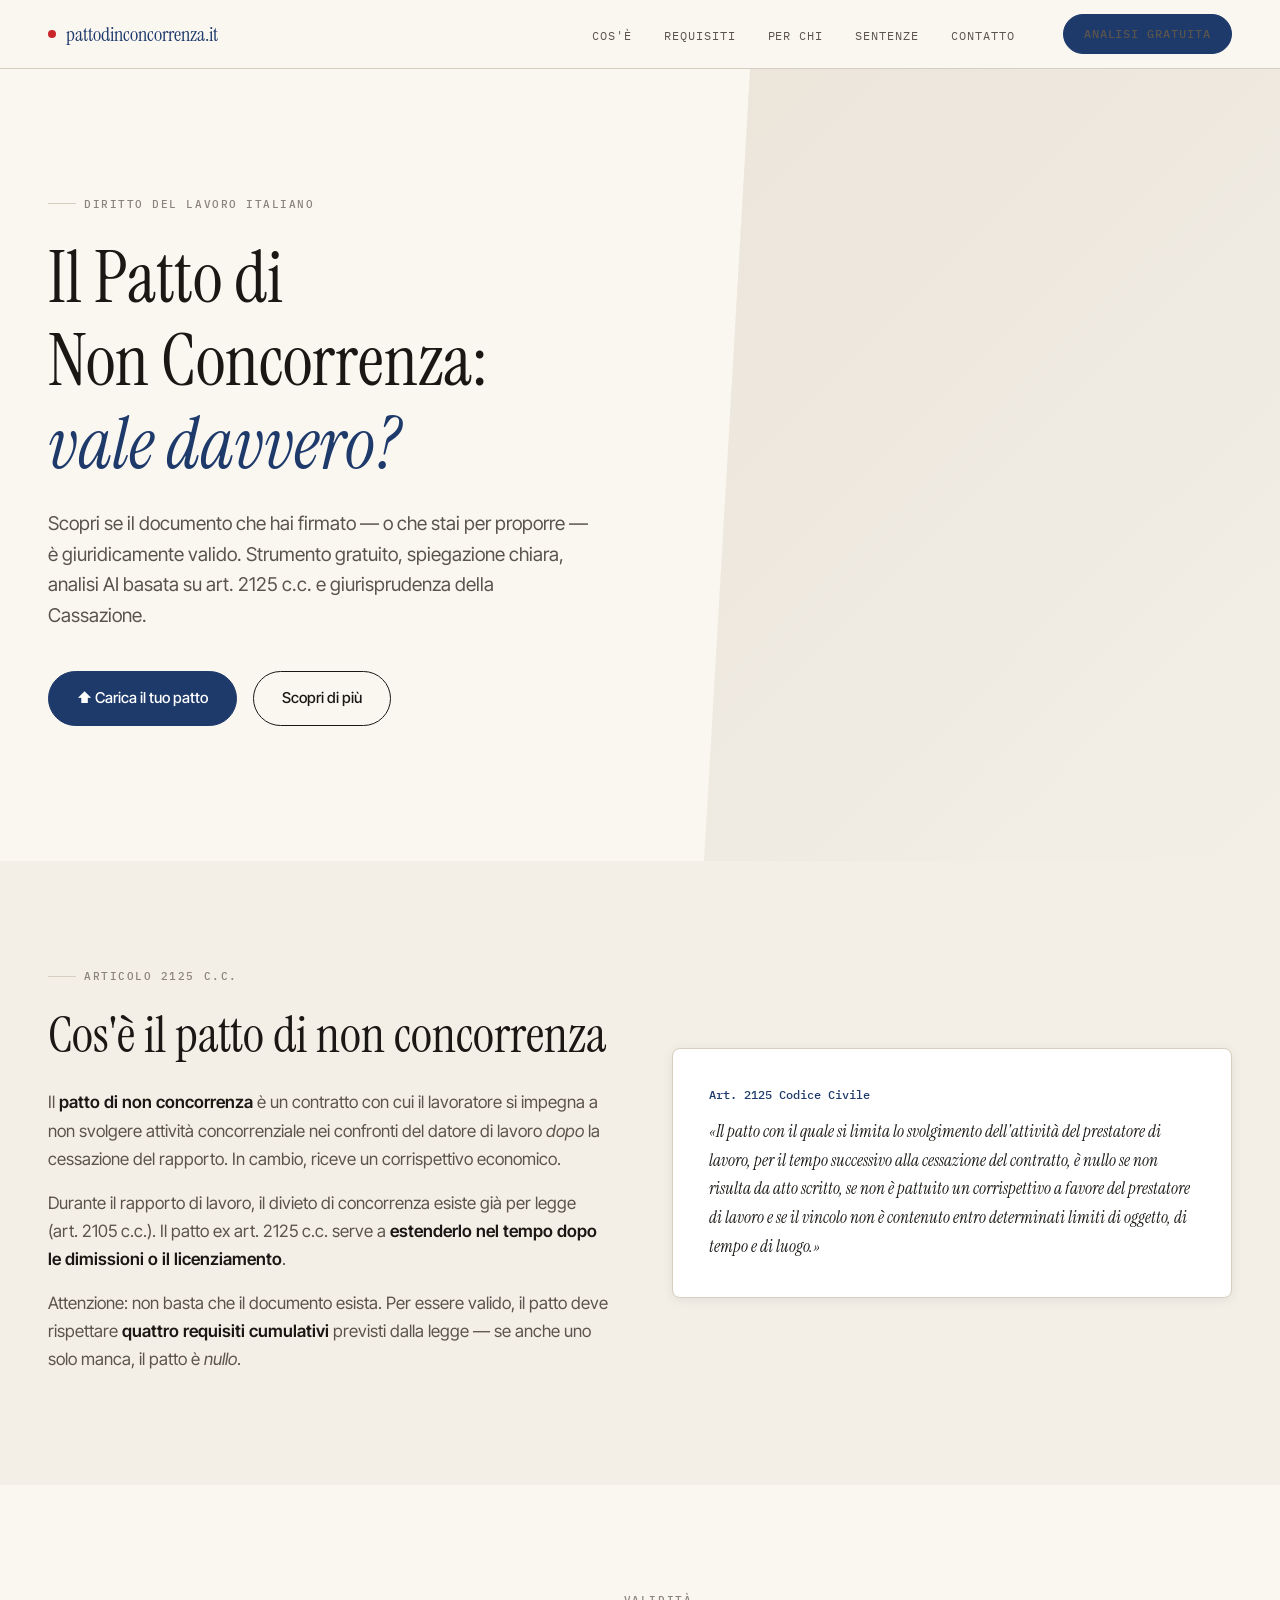
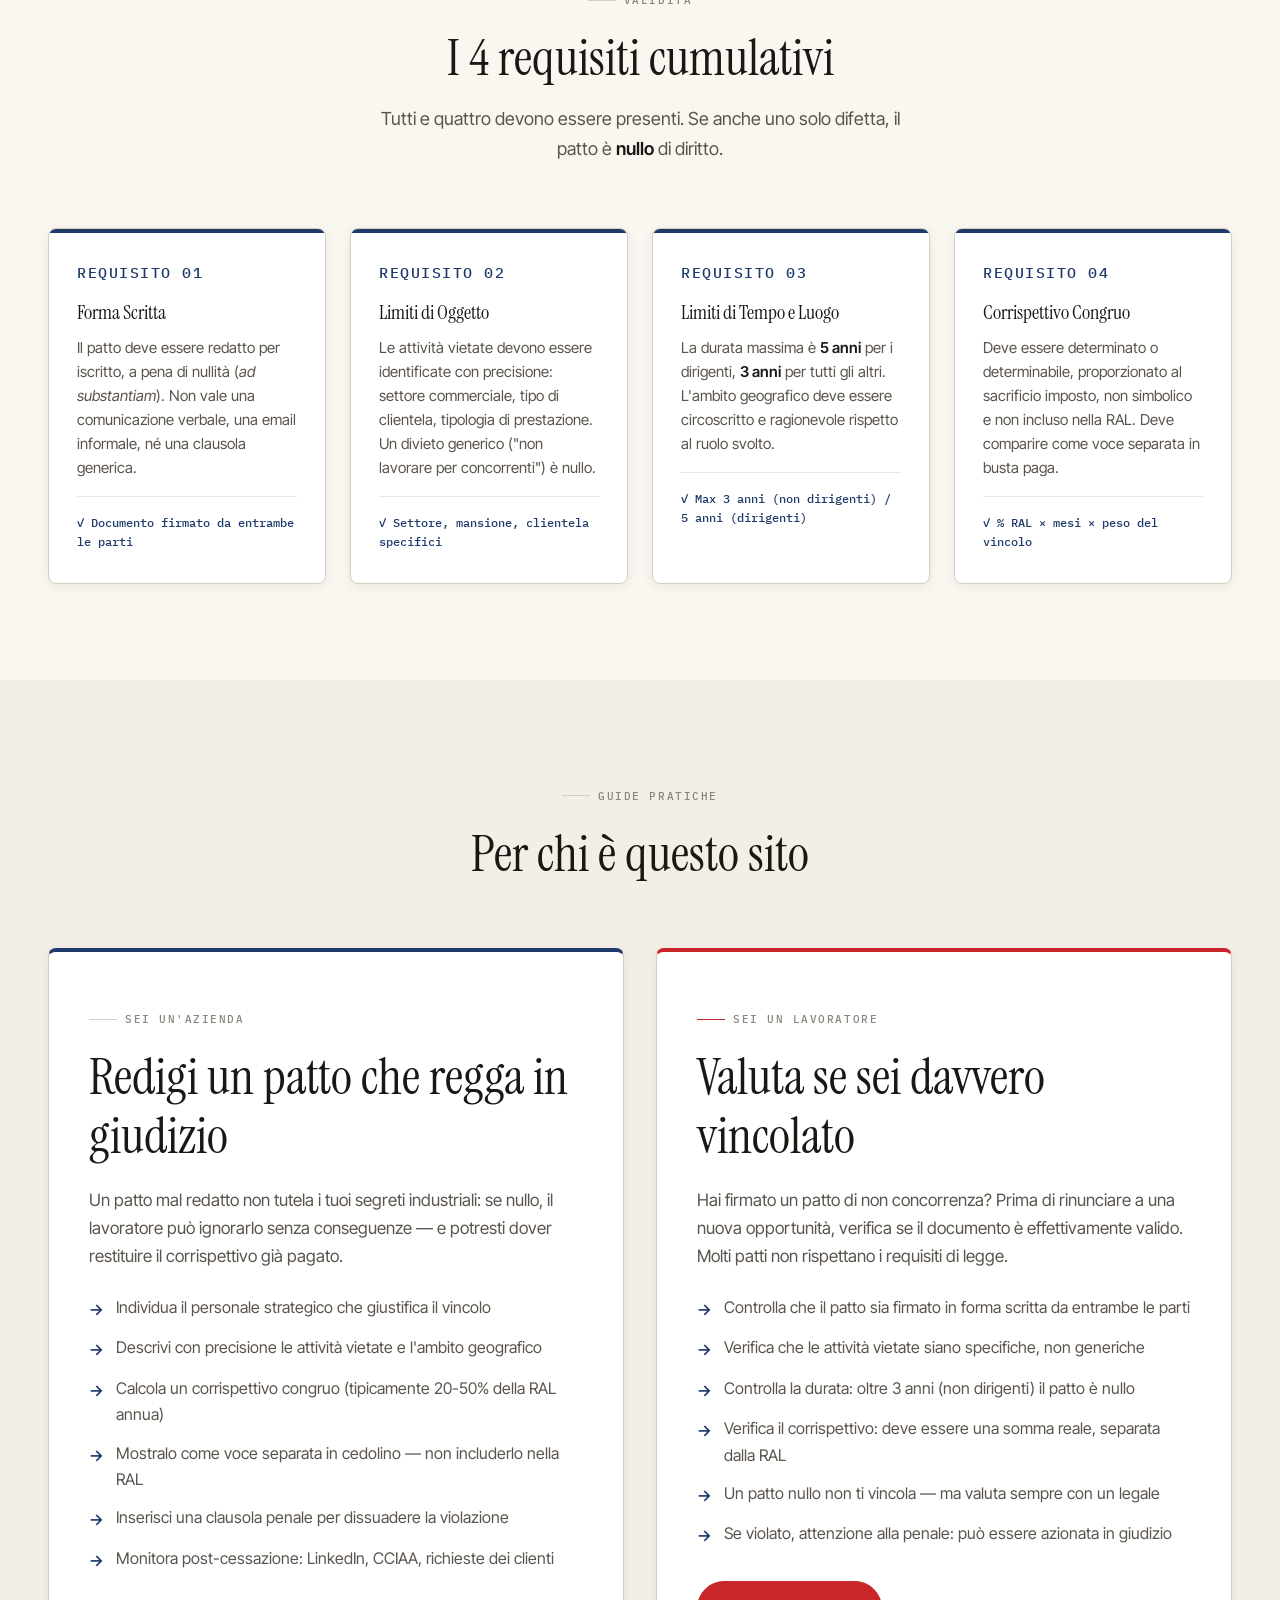
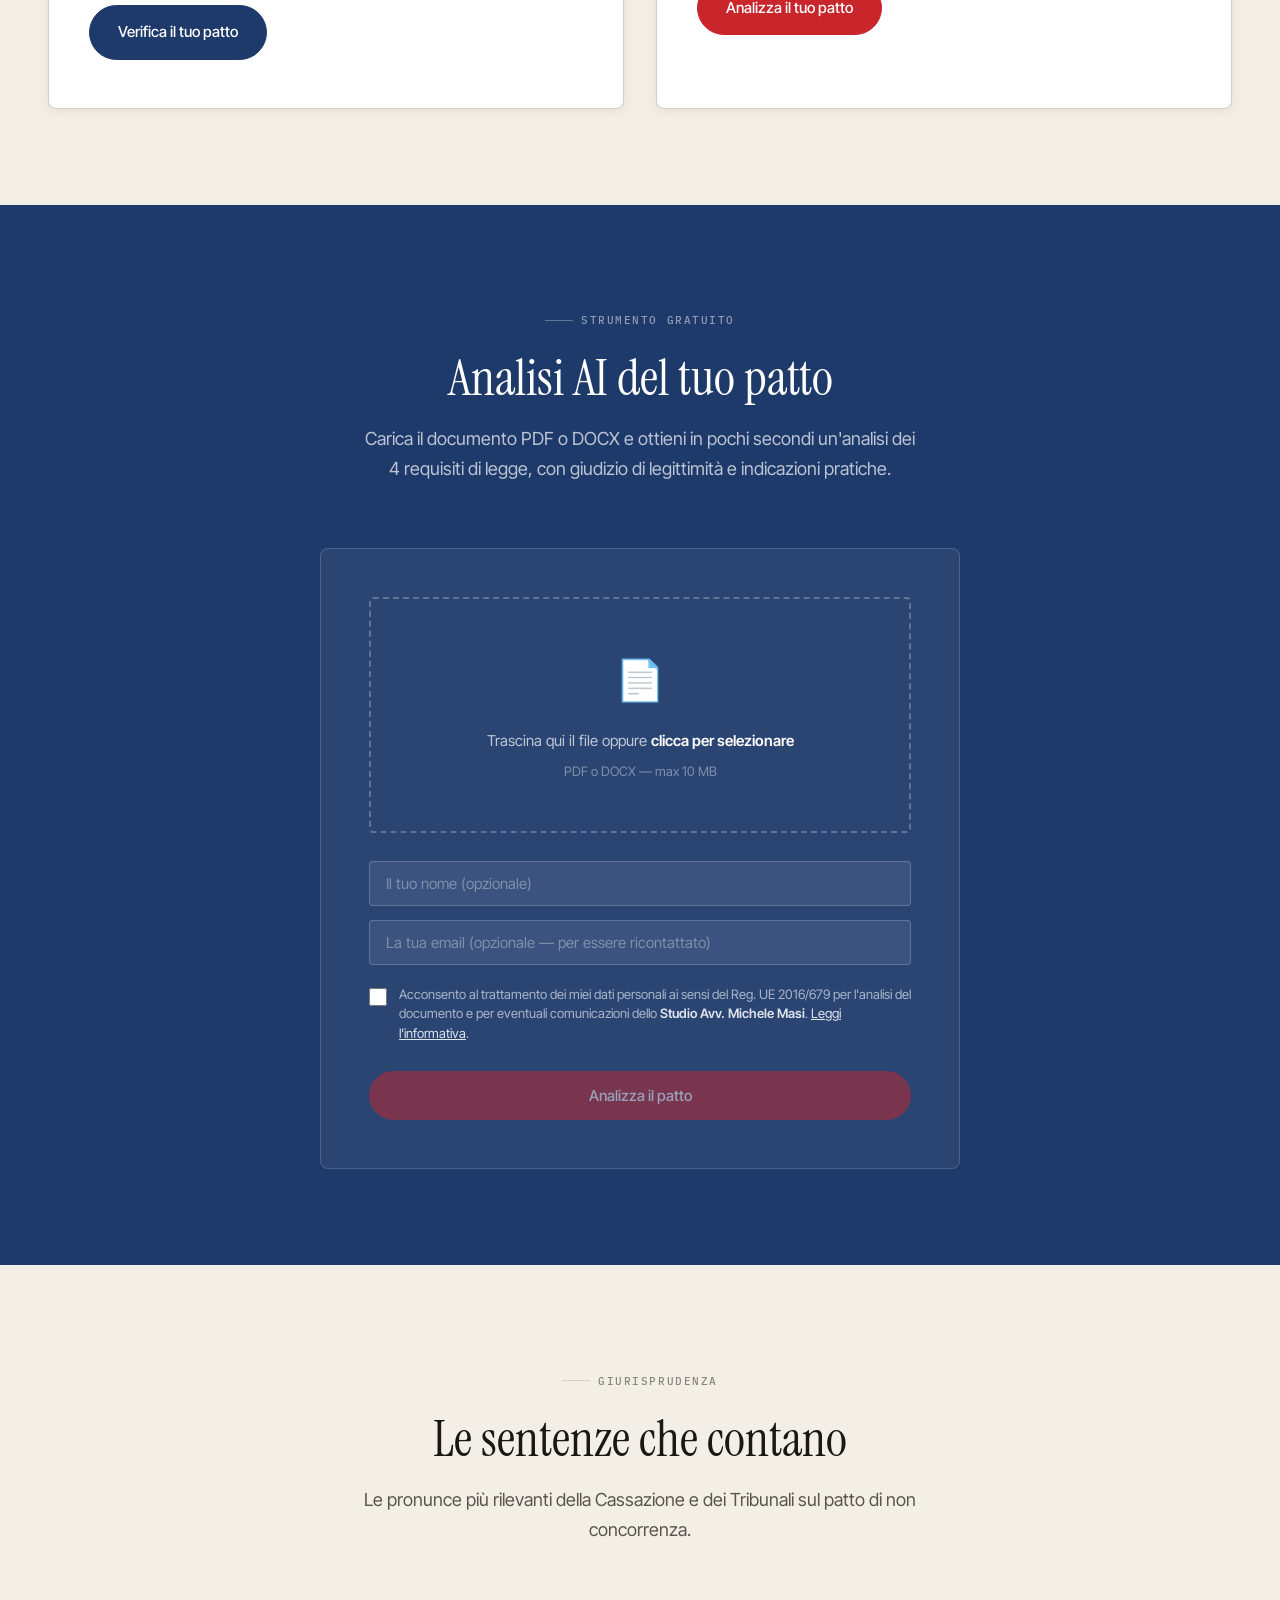
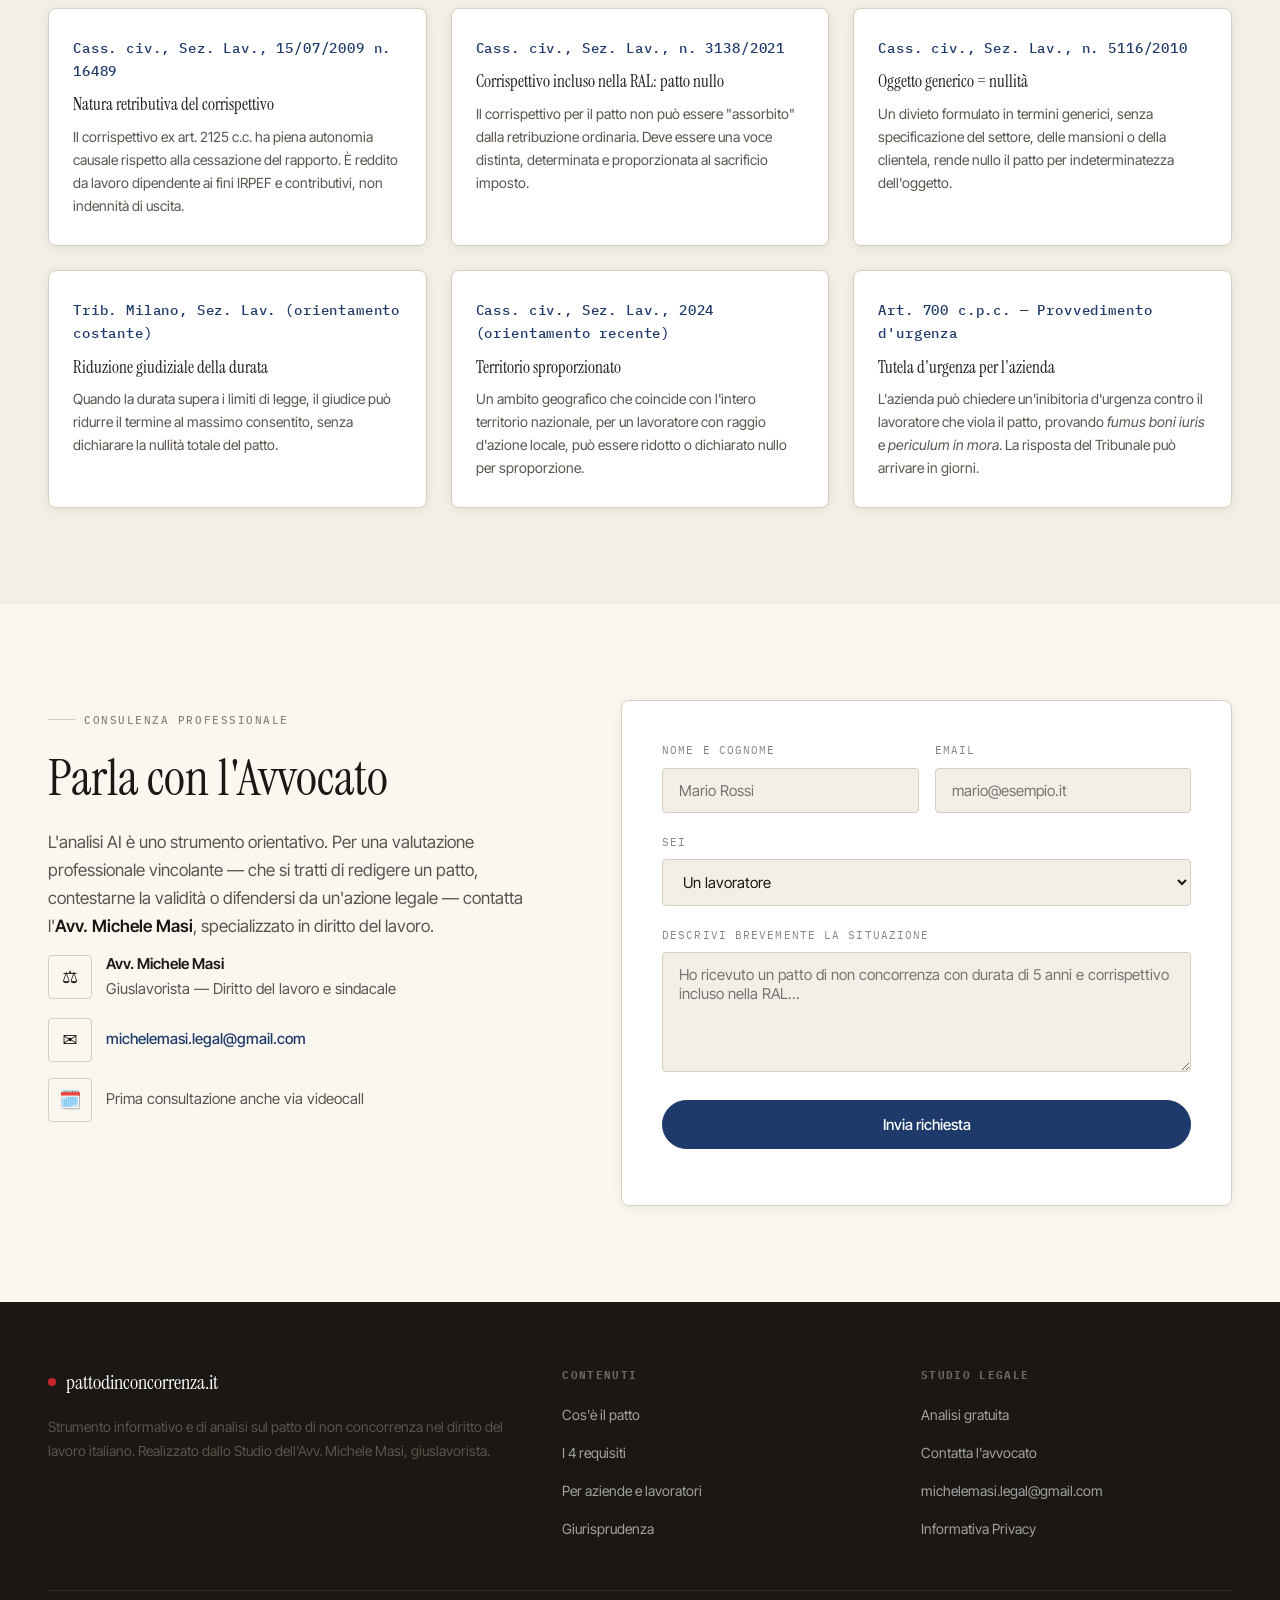
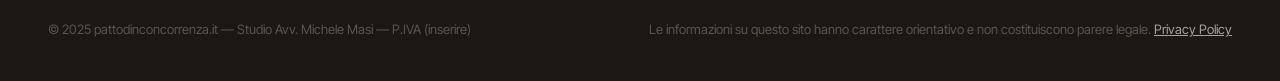
==== frontend/index.html @ d600e95c "Initial commit: sito pattodinconcorrenza.it completo FastAPI backend + Claude AI analyzer + Gmail no" ====
<!DOCTYPE html>
<html lang="it">
<head>
  <meta charset="UTF-8">
  <meta name="viewport" content="width=device-width, initial-scale=1.0">
  <title>Patto di Non Concorrenza — Analisi, Validità, Tutele</title>
  <meta name="description" content="Il patto di non concorrenza è valido? Scopri i requisiti di legge, carica il tuo documento e ottieni un'analisi AI gratuita. Per aziende e lavoratori. Studio Avv. Michele Masi.">
  <meta property="og:title" content="Patto di Non Concorrenza — pattodinconcorrenza.it">
  <meta property="og:description" content="Analisi gratuita della validità del tuo patto di non concorrenza. Art. 2125 c.c. spiegato chiaramente.">
  <link rel="stylesheet" href="style.css">
  <link rel="icon" href="data:image/svg+xml,<svg xmlns='http://www.w3.org/2000/svg' viewBox='0 0 32 32'><rect width='32' height='32' rx='6' fill='%231e3a6b'/><text x='50%' y='54%' dominant-baseline='middle' text-anchor='middle' font-size='18' fill='white'>⚖</text></svg>">
</head>
<body>

<!-- ── NAV ── -->
<nav id="nav">
  <div class="nav-inner">
    <a href="#" class="nav-logo">
      <span class="dot"></span>
      pattodinconcorrenza.it
    </a>
    <ul class="nav-links" id="nav-links">
      <li><a href="#cose">Cos'è</a></li>
      <li><a href="#requisiti">Requisiti</a></li>
      <li><a href="#aziende-lavoratori">Per chi</a></li>
      <li><a href="#giurisprudenza">Sentenze</a></li>
      <li><a href="#contatto">Contatto</a></li>
      <li class="nav-cta"><a href="#analisi" class="btn btn-primary btn-sm">Analisi Gratuita</a></li>
    </ul>
    <div class="hamburger" id="hamburger" aria-label="Menu" role="button" tabindex="0">
      <span></span><span></span><span></span>
    </div>
  </div>
</nav>

<!-- ── HERO ── -->
<section id="hero">
  <div class="hero-content">
    <span class="label">Diritto del lavoro italiano</span>
    <h1>Il Patto di Non&nbsp;Concorrenza:<br><em>vale davvero?</em></h1>
    <p>Scopri se il documento che hai firmato — o che stai per proporre — è giuridicamente valido. Strumento gratuito, spiegazione chiara, analisi AI basata su art.&nbsp;2125&nbsp;c.c. e giurisprudenza della Cassazione.</p>
    <div class="hero-ctas">
      <a href="#analisi" class="btn btn-primary">⬆ Carica il tuo patto</a>
      <a href="#cose" class="btn btn-secondary">Scopri di più</a>
    </div>
  </div>
</section>

<!-- ── COS'È ── -->
<section id="cose">
  <div class="container">
    <div class="cose-grid">
      <div class="cose-text">
        <span class="label">Articolo 2125 c.c.</span>
        <h2>Cos'è il patto di non concorrenza</h2>
        <p>Il <strong>patto di non concorrenza</strong> è un contratto con cui il lavoratore si impegna a non svolgere attività concorrenziale nei confronti del datore di lavoro <em>dopo</em> la cessazione del rapporto. In cambio, riceve un corrispettivo economico.</p>
        <p>Durante il rapporto di lavoro, il divieto di concorrenza esiste già per legge (art.&nbsp;2105&nbsp;c.c.). Il patto ex art.&nbsp;2125&nbsp;c.c. serve a <strong>estenderlo nel tempo dopo le dimissioni o il licenziamento</strong>.</p>
        <p>Attenzione: non basta che il documento esista. Per essere valido, il patto deve rispettare <strong>quattro requisiti cumulativi</strong> previsti dalla legge — se anche uno solo manca, il patto è <em>nullo</em>.</p>
      </div>
      <div class="cose-box">
        <p class="art">Art. 2125 Codice Civile</p>
        <blockquote>«Il patto con il quale si limita lo svolgimento dell'attività del prestatore di lavoro, per il tempo successivo alla cessazione del contratto, è nullo se non risulta da atto scritto, se non è pattuito un corrispettivo a favore del prestatore di lavoro e se il vincolo non è contenuto entro determinati limiti di oggetto, di tempo e di luogo.»</blockquote>
      </div>
    </div>
  </div>
</section>

<!-- ── REQUISITI ── -->
<section id="requisiti">
  <div class="container">
    <div class="section-header">
      <span class="label">Validità</span>
      <h2>I 4 requisiti cumulativi</h2>
      <p>Tutti e quattro devono essere presenti. Se anche uno solo difetta, il patto è <strong>nullo</strong> di diritto.</p>
    </div>
    <div class="req-grid">
      <div class="req-card">
        <p class="req-num">Requisito 01</p>
        <h3>Forma Scritta</h3>
        <p>Il patto deve essere redatto per iscritto, a pena di nullità (<em>ad substantiam</em>). Non vale una comunicazione verbale, una email informale, né una clausola generica.</p>
        <p class="req-detail">✓ Documento firmato da entrambe le parti</p>
      </div>
      <div class="req-card">
        <p class="req-num">Requisito 02</p>
        <h3>Limiti di Oggetto</h3>
        <p>Le attività vietate devono essere identificate con precisione: settore commerciale, tipo di clientela, tipologia di prestazione. Un divieto generico ("non lavorare per concorrenti") è nullo.</p>
        <p class="req-detail">✓ Settore, mansione, clientela specifici</p>
      </div>
      <div class="req-card">
        <p class="req-num">Requisito 03</p>
        <h3>Limiti di Tempo e Luogo</h3>
        <p>La durata massima è <strong>5 anni</strong> per i dirigenti, <strong>3 anni</strong> per tutti gli altri. L'ambito geografico deve essere circoscritto e ragionevole rispetto al ruolo svolto.</p>
        <p class="req-detail">✓ Max 3 anni (non dirigenti) / 5 anni (dirigenti)</p>
      </div>
      <div class="req-card">
        <p class="req-num">Requisito 04</p>
        <h3>Corrispettivo Congruo</h3>
        <p>Deve essere determinato o determinabile, proporzionato al sacrificio imposto, non simbolico e non incluso nella RAL. Deve comparire come voce separata in busta paga.</p>
        <p class="req-detail">✓ % RAL × mesi × peso del vincolo</p>
      </div>
    </div>
  </div>
</section>

<!-- ── PER AZIENDE / LAVORATORI ── -->
<section id="aziende-lavoratori">
  <div class="container">
    <div class="section-header">
      <span class="label">Guide pratiche</span>
      <h2>Per chi è questo sito</h2>
    </div>
    <div class="dual-grid">
      <div class="dual-card company">
        <span class="label">Sei un'azienda</span>
        <h2>Redigi un patto che regga in giudizio</h2>
        <p>Un patto mal redatto non tutela i tuoi segreti industriali: se nullo, il lavoratore può ignorarlo senza conseguenze — e potresti dover restituire il corrispettivo già pagato.</p>
        <ul>
          <li>Individua il personale strategico che giustifica il vincolo</li>
          <li>Descrivi con precisione le attività vietate e l'ambito geografico</li>
          <li>Calcola un corrispettivo congruo (tipicamente 20-50% della RAL annua)</li>
          <li>Mostralo come voce separata in cedolino — non includerlo nella RAL</li>
          <li>Inserisci una clausola penale per dissuadere la violazione</li>
          <li>Monitora post-cessazione: LinkedIn, CCIAA, richieste dei clienti</li>
        </ul>
        <a href="#analisi" class="btn btn-primary">Verifica il tuo patto</a>
      </div>
      <div class="dual-card worker">
        <span class="label">Sei un lavoratore</span>
        <h2>Valuta se sei davvero vincolato</h2>
        <p>Hai firmato un patto di non concorrenza? Prima di rinunciare a una nuova opportunità, verifica se il documento è effettivamente valido. Molti patti non rispettano i requisiti di legge.</p>
        <ul>
          <li>Controlla che il patto sia firmato in forma scritta da entrambe le parti</li>
          <li>Verifica che le attività vietate siano specifiche, non generiche</li>
          <li>Controlla la durata: oltre 3 anni (non dirigenti) il patto è nullo</li>
          <li>Verifica il corrispettivo: deve essere una somma reale, separata dalla RAL</li>
          <li>Un patto nullo non ti vincola — ma valuta sempre con un legale</li>
          <li>Se violato, attenzione alla penale: può essere azionata in giudizio</li>
        </ul>
        <a href="#analisi" class="btn btn-red">Analizza il tuo patto</a>
      </div>
    </div>
  </div>
</section>

<!-- ── ANALISI AI ── -->
<section id="analisi">
  <div class="container">
    <div class="section-header">
      <span class="label">Strumento gratuito</span>
      <h2>Analisi AI del tuo patto</h2>
      <p>Carica il documento PDF o DOCX e ottieni in pochi secondi un'analisi dei 4 requisiti di legge, con giudizio di legittimità e indicazioni pratiche.</p>
    </div>

    <div class="upload-box">
      <div class="upload-drop-area" id="drop-area">
        <span class="icon">📄</span>
        <p>Trascina qui il file oppure <strong style="color:#fff;cursor:pointer" id="drop-click">clicca per selezionare</strong></p>
        <p class="sub">PDF o DOCX — max 10 MB</p>
      </div>
      <input type="file" class="upload-file-input" id="file-input" accept=".pdf,.docx,.doc">

      <div class="upload-selected" id="file-selected">
        <span>📎</span>
        <span id="file-name-display"></span>
      </div>

      <div class="upload-fields">
        <input type="text" id="user-name" placeholder="Il tuo nome (opzionale)">
        <input type="email" id="user-email" placeholder="La tua email (opzionale — per essere ricontattato)">
      </div>

      <div class="gdpr-row">
        <input type="checkbox" id="gdpr-cb">
        <label for="gdpr-cb">
          Acconsento al trattamento dei miei dati personali ai sensi del Reg. UE 2016/679 per l'analisi del documento e per eventuali comunicazioni dello <strong style="color:rgba(255,255,255,.85)">Studio Avv. Michele Masi</strong>. <a href="#" id="privacy-link">Leggi l'informativa</a>.
        </label>
      </div>

      <button class="btn btn-red" id="upload-btn" disabled>
        Analizza il patto
      </button>
      <p id="upload-error" style="color:#ef9a9a;font-size:13px;margin-top:12px;text-align:center;display:none"></p>
    </div>

    <div id="result-box">
      <!-- Populated by main.js -->
    </div>
  </div>
</section>

<!-- ── GIURISPRUDENZA ── -->
<section id="giurisprudenza">
  <div class="container">
    <div class="section-header">
      <span class="label">Giurisprudenza</span>
      <h2>Le sentenze che contano</h2>
      <p>Le pronunce più rilevanti della Cassazione e dei Tribunali sul patto di non concorrenza.</p>
    </div>
    <div class="sent-grid">
      <div class="sent-card">
        <p class="sent-ref">Cass. civ., Sez. Lav., 15/07/2009 n. 16489</p>
        <h3>Natura retributiva del corrispettivo</h3>
        <p>Il corrispettivo ex art. 2125 c.c. ha piena autonomia causale rispetto alla cessazione del rapporto. È reddito da lavoro dipendente ai fini IRPEF e contributivi, non indennità di uscita.</p>
      </div>
      <div class="sent-card">
        <p class="sent-ref">Cass. civ., Sez. Lav., n. 3138/2021</p>
        <h3>Corrispettivo incluso nella RAL: patto nullo</h3>
        <p>Il corrispettivo per il patto non può essere "assorbito" dalla retribuzione ordinaria. Deve essere una voce distinta, determinata e proporzionata al sacrificio imposto.</p>
      </div>
      <div class="sent-card">
        <p class="sent-ref">Cass. civ., Sez. Lav., n. 5116/2010</p>
        <h3>Oggetto generico = nullità</h3>
        <p>Un divieto formulato in termini generici, senza specificazione del settore, delle mansioni o della clientela, rende nullo il patto per indeterminatezza dell'oggetto.</p>
      </div>
      <div class="sent-card">
        <p class="sent-ref">Trib. Milano, Sez. Lav. (orientamento costante)</p>
        <h3>Riduzione giudiziale della durata</h3>
        <p>Quando la durata supera i limiti di legge, il giudice può ridurre il termine al massimo consentito, senza dichiarare la nullità totale del patto.</p>
      </div>
      <div class="sent-card">
        <p class="sent-ref">Cass. civ., Sez. Lav., 2024 (orientamento recente)</p>
        <h3>Territorio sproporzionato</h3>
        <p>Un ambito geografico che coincide con l'intero territorio nazionale, per un lavoratore con raggio d'azione locale, può essere ridotto o dichiarato nullo per sproporzione.</p>
      </div>
      <div class="sent-card">
        <p class="sent-ref">Art. 700 c.p.c. — Provvedimento d'urgenza</p>
        <h3>Tutela d'urgenza per l'azienda</h3>
        <p>L'azienda può chiedere un'inibitoria d'urgenza contro il lavoratore che viola il patto, provando <em>fumus boni iuris</em> e <em>periculum in mora</em>. La risposta del Tribunale può arrivare in giorni.</p>
      </div>
    </div>
  </div>
</section>

<!-- ── CONTATTO ── -->
<section id="contatto">
  <div class="container">
    <div class="contact-grid">
      <div class="contact-info">
        <span class="label">Consulenza professionale</span>
        <h2>Parla con l'Avvocato</h2>
        <p>L'analisi AI è uno strumento orientativo. Per una valutazione professionale vincolante — che si tratti di redigere un patto, contestarne la validità o difendersi da un'azione legale — contatta l'<strong>Avv. Michele Masi</strong>, specializzato in diritto del lavoro.</p>
        <div class="contact-detail">
          <div class="icon-box">⚖️</div>
          <p><strong>Avv. Michele Masi</strong><br>Giuslavorista — Diritto del lavoro e sindacale</p>
        </div>
        <div class="contact-detail">
          <div class="icon-box">✉️</div>
          <p><a href="mailto:michelemasi.legal@gmail.com" style="color:var(--navy);font-weight:500">michelemasi.legal@gmail.com</a></p>
        </div>
        <div class="contact-detail">
          <div class="icon-box">🗓️</div>
          <p>Prima consultazione anche via videocall</p>
        </div>
      </div>
      <div class="contact-form">
        <form id="contact-form">
          <div class="form-row">
            <div class="form-group">
              <label for="c-name">Nome e Cognome</label>
              <input type="text" id="c-name" name="name" required placeholder="Mario Rossi">
            </div>
            <div class="form-group">
              <label for="c-email">Email</label>
              <input type="email" id="c-email" name="email" required placeholder="mario@esempio.it">
            </div>
          </div>
          <div class="form-group">
            <label for="c-tipo">Sei</label>
            <select id="c-tipo" name="tipo">
              <option value="lavoratore">Un lavoratore</option>
              <option value="azienda">Un'azienda / HR</option>
              <option value="consulente">Un consulente / altro studio</option>
            </select>
          </div>
          <div class="form-group">
            <label for="c-messaggio">Descrivi brevemente la situazione</label>
            <textarea id="c-messaggio" name="messaggio" required placeholder="Ho ricevuto un patto di non concorrenza con durata di 5 anni e corrispettivo incluso nella RAL..."></textarea>
          </div>
          <button type="submit" class="btn btn-primary" id="contact-btn" style="width:100%;justify-content:center">
            Invia richiesta
          </button>
          <p id="contact-result"></p>
        </form>
      </div>
    </div>
  </div>
</section>

<!-- ── FOOTER ── -->
<footer>
  <div class="footer-inner">
    <div class="footer-top">
      <div class="footer-brand">
        <div class="nav-logo"><span class="dot"></span>pattodinconcorrenza.it</div>
        <p>Strumento informativo e di analisi sul patto di non concorrenza nel diritto del lavoro italiano. Realizzato dallo Studio dell'Avv. Michele Masi, giuslavorista.</p>
      </div>
      <div class="footer-col">
        <h4>Contenuti</h4>
        <ul>
          <li><a href="#cose">Cos'è il patto</a></li>
          <li><a href="#requisiti">I 4 requisiti</a></li>
          <li><a href="#aziende-lavoratori">Per aziende e lavoratori</a></li>
          <li><a href="#giurisprudenza">Giurisprudenza</a></li>
        </ul>
      </div>
      <div class="footer-col">
        <h4>Studio Legale</h4>
        <ul>
          <li><a href="#analisi">Analisi gratuita</a></li>
          <li><a href="#contatto">Contatta l'avvocato</a></li>
          <li><a href="mailto:michelemasi.legal@gmail.com">michelemasi.legal@gmail.com</a></li>
          <li><a href="#" id="footer-privacy-link">Informativa Privacy</a></li>
        </ul>
      </div>
    </div>
    <div class="footer-bottom">
      <p>© 2025 pattodinconcorrenza.it — Studio Avv. Michele Masi — P.IVA (inserire)</p>
      <p>Le informazioni su questo sito hanno carattere orientativo e non costituiscono parere legale. <a href="#" id="footer-privacy-link2">Privacy Policy</a></p>
    </div>
  </div>
</footer>

<!-- ── PRIVACY MODAL ── -->
<div class="modal-overlay" id="privacy-modal">
  <div class="modal-box">
    <button class="modal-close" id="modal-close">×</button>
    <h2>Informativa Privacy</h2>
    <p><strong>Titolare del trattamento:</strong> Avv. Michele Masi — michelemasi.legal@gmail.com</p>
    <p><strong>Finalità del trattamento:</strong> I dati personali (nome, email) e il documento caricato vengono trattati esclusivamente per erogare il servizio di analisi AI e per consentire al Titolare di contattare l'utente ai fini di consulenza professionale.</p>
    <p><strong>Base giuridica:</strong> Consenso dell'interessato (art. 6.1.a GDPR), espresso mediante apposita checkbox prima dell'upload.</p>
    <p><strong>Conservazione dei dati:</strong> I dati e i documenti caricati sono conservati su server sicuri per un massimo di 12 mesi. L'utente può richiederne la cancellazione in qualsiasi momento.</p>
    <p><strong>Diritti dell'interessato:</strong> Accesso, rettifica, cancellazione, portabilità, opposizione. Richieste a: michelemasi.legal@gmail.com</p>
    <p><strong>Trasferimento dati:</strong> L'analisi del documento avviene tramite le API di Anthropic (Claude AI), con sede negli Stati Uniti. Il trasferimento avviene nel rispetto delle garanzie previste dal GDPR (art. 46).</p>
    <button class="btn btn-primary" id="modal-ok" style="margin-top:16px">Ho capito</button>
  </div>
</div>

<script src="main.js"></script>
</body>
</html>
---- frontend/style.css ----
@import url('https://fonts.googleapis.com/css2?family=Instrument+Serif:ital@0;1&family=Inter+Tight:wght@300;400;500;600&family=IBM+Plex+Mono:wght@400;500&display=swap');

*, *::before, *::after { box-sizing: border-box; margin: 0; padding: 0; }

:root {
  --bg:       #f3efe7;
  --bg-paper: #faf7f1;
  --text:     #1a1714;
  --text-mid: #5a544c;
  --text-light:#8a847c;
  --navy:     #1e3a6b;
  --navy-dark:#162c52;
  --red:      #c8262b;
  --red-dark: #9d1d22;
  --border:   #d6cfc1;
  --border-light: #ebe5da;
  --white:    #ffffff;

  --font-serif: 'Instrument Serif', Georgia, serif;
  --font-body:  'Inter Tight', system-ui, sans-serif;
  --font-mono:  'IBM Plex Mono', 'Courier New', monospace;

  --radius-sm: 4px;
  --radius-md: 8px;
  --radius-pill: 999px;

  --shadow-card: 0 2px 12px rgba(26,23,20,.07);
  --shadow-hover: 0 6px 24px rgba(26,23,20,.12);

  --max-w: 1280px;
  --pad-x: 48px;
}

html { scroll-behavior: smooth; }
body { background: var(--bg); color: var(--text); font-family: var(--font-body); font-size: 17px; line-height: 1.65; -webkit-font-smoothing: antialiased; }

/* ── TYPOGRAPHY ── */
h1, h2, h3 { font-family: var(--font-serif); font-weight: 400; line-height: 1.15; }
h1 { font-size: clamp(40px, 6vw, 72px); }
h2 { font-size: clamp(32px, 4vw, 52px); }
h3 { font-size: clamp(22px, 2.4vw, 30px); }
p { color: var(--text-mid); }
strong { color: var(--text); font-weight: 600; }
a { color: inherit; text-decoration: none; }

.label {
  font-family: var(--font-mono);
  font-size: 11px;
  font-weight: 500;
  letter-spacing: .14em;
  text-transform: uppercase;
  color: var(--text-light);
  display: inline-flex;
  align-items: center;
  gap: 8px;
}
.label::before { content: ''; display: block; width: 28px; height: 1px; background: var(--border); }

/* ── LAYOUT ── */
.container { max-width: var(--max-w); margin: 0 auto; padding: 0 var(--pad-x); }

/* ── BUTTONS ── */
.btn {
  display: inline-flex; align-items: center; gap: 8px;
  font-family: var(--font-body); font-size: 15px; font-weight: 500;
  padding: 14px 28px; border-radius: var(--radius-pill);
  border: 1.5px solid transparent;
  cursor: pointer; transition: all .2s ease;
  text-decoration: none; white-space: nowrap;
}
.btn-primary {
  background: var(--navy); color: var(--white);
  border-color: var(--navy);
}
.btn-primary:hover { background: var(--navy-dark); border-color: var(--navy-dark); transform: translateY(-1px); }
.btn-secondary {
  background: transparent; color: var(--text);
  border-color: var(--text);
}
.btn-secondary:hover { background: var(--text); color: var(--white); transform: translateY(-1px); }
.btn-red { background: var(--red); color: var(--white); border-color: var(--red); }
.btn-red:hover { background: var(--red-dark); border-color: var(--red-dark); transform: translateY(-1px); }
.btn:disabled { opacity: .5; cursor: not-allowed; transform: none !important; }
.btn-sm { padding: 9px 20px; font-size: 13px; }

/* ── NAV ── */
#nav {
  position: sticky; top: 0; z-index: 100;
  background: var(--bg-paper);
  border-bottom: 1px solid var(--border);
  backdrop-filter: blur(8px);
}
.nav-inner {
  display: flex; align-items: center; justify-content: space-between;
  padding: 0 var(--pad-x); height: 68px;
}
.nav-logo {
  font-family: var(--font-serif); font-size: 20px; color: var(--navy);
  display: flex; align-items: center; gap: 10px;
}
.nav-logo .dot { width: 8px; height: 8px; border-radius: 50%; background: var(--red); flex-shrink: 0; }
.nav-links {
  display: flex; align-items: center; gap: 32px;
  list-style: none;
}
.nav-links a {
  font-family: var(--font-mono); font-size: 12px; letter-spacing: .08em;
  text-transform: uppercase; color: var(--text-mid);
  transition: color .2s;
}
.nav-links a:hover { color: var(--navy); }
.nav-cta { margin-left: 16px; }
.hamburger { display: none; flex-direction: column; gap: 5px; cursor: pointer; padding: 8px; }
.hamburger span { display: block; width: 22px; height: 2px; background: var(--text); border-radius: 2px; transition: .3s; }

/* ── HERO ── */
#hero {
  min-height: 88vh; display: flex; align-items: center;
  padding: 80px var(--pad-x) 100px;
  position: relative; overflow: hidden;
}
#hero::before {
  content: ''; position: absolute; top: 0; right: 0;
  width: 45%; height: 100%;
  background: linear-gradient(135deg, var(--border-light) 0%, var(--bg) 100%);
  clip-path: polygon(8% 0, 100% 0, 100% 100%, 0 100%);
  z-index: 0;
}
.hero-content { position: relative; z-index: 1; max-width: 660px; }
.hero-content .label { margin-bottom: 24px; }
.hero-content h1 { margin-bottom: 24px; color: var(--text); }
.hero-content h1 em { font-style: italic; color: var(--navy); }
.hero-content p { font-size: 19px; line-height: 1.6; margin-bottom: 40px; max-width: 540px; }
.hero-ctas { display: flex; gap: 16px; flex-wrap: wrap; }

/* ── SECTIONS ── */
section { padding: 96px 0; }
section:nth-child(even) { background: var(--bg-paper); }
.section-header { text-align: center; margin-bottom: 64px; }
.section-header .label { justify-content: center; margin-bottom: 20px; }
.section-header p { max-width: 560px; margin: 16px auto 0; font-size: 18px; }

/* ── COS'È ── */
.cose-grid { display: grid; grid-template-columns: 1fr 1fr; gap: 64px; align-items: center; }
.cose-text .label { margin-bottom: 20px; }
.cose-text h2 { margin-bottom: 24px; }
.cose-text p { margin-bottom: 16px; font-size: 17px; }
.cose-box {
  background: var(--white); border: 1px solid var(--border);
  border-radius: var(--radius-md); padding: 36px;
  box-shadow: var(--shadow-card);
}
.cose-box .art { font-family: var(--font-mono); font-size: 12px; color: var(--navy); margin-bottom: 12px; font-weight: 500; }
.cose-box blockquote { font-family: var(--font-serif); font-size: 17px; line-height: 1.7; color: var(--text); font-style: italic; }

/* ── REQUISITI ── */
.req-grid { display: grid; grid-template-columns: repeat(4, 1fr); gap: 24px; }
.req-card {
  background: var(--white); border: 1px solid var(--border);
  border-radius: var(--radius-md); padding: 32px 28px;
  box-shadow: var(--shadow-card); transition: all .25s ease;
  position: relative; overflow: hidden;
}
.req-card::before {
  content: ''; position: absolute; top: 0; left: 0; right: 0; height: 4px;
  background: var(--navy);
}
.req-card:hover { box-shadow: var(--shadow-hover); transform: translateY(-3px); }
.req-num {
  font-family: var(--font-mono); font-size: 11px; font-weight: 500;
  color: var(--navy); letter-spacing: .1em; margin-bottom: 16px;
  text-transform: uppercase;
}
.req-card h3 { font-size: 20px; margin-bottom: 12px; }
.req-card p { font-size: 15px; line-height: 1.6; }
.req-card .req-detail {
  margin-top: 16px; padding-top: 16px; border-top: 1px solid var(--border-light);
  font-family: var(--font-mono); font-size: 12px; color: var(--navy); font-weight: 500;
}

/* ── PER AZIENDE / LAVORATORI ── */
.dual-grid { display: grid; grid-template-columns: 1fr 1fr; gap: 32px; }
.dual-card {
  background: var(--white); border: 1px solid var(--border);
  border-radius: var(--radius-md); padding: 48px 40px;
  box-shadow: var(--shadow-card);
}
.dual-card .label { margin-bottom: 20px; }
.dual-card h2 { margin-bottom: 20px; }
.dual-card p { margin-bottom: 24px; }
.dual-card ul { list-style: none; display: flex; flex-direction: column; gap: 12px; margin-bottom: 32px; }
.dual-card li { display: flex; align-items: flex-start; gap: 12px; font-size: 16px; color: var(--text-mid); }
.dual-card li::before { content: '→'; color: var(--navy); font-weight: 600; flex-shrink: 0; margin-top: 2px; }
.dual-card.worker { border-top: 4px solid var(--red); }
.dual-card.worker .label::before { background: var(--red); }
.dual-card.company { border-top: 4px solid var(--navy); }

/* ── ANALISI AI ── */
#analisi { background: var(--navy) !important; }
#analisi .section-header .label { color: rgba(255,255,255,.5); }
#analisi .section-header .label::before { background: rgba(255,255,255,.3); }
#analisi .section-header h2 { color: #fff; }
#analisi .section-header p { color: rgba(255,255,255,.7); }

.upload-box {
  background: rgba(255,255,255,.06);
  border: 1.5px solid rgba(255,255,255,.15);
  border-radius: var(--radius-md);
  padding: 48px;
  max-width: 640px; margin: 0 auto;
}
.upload-drop-area {
  border: 2px dashed rgba(255,255,255,.25);
  border-radius: var(--radius-sm);
  padding: 48px 32px; text-align: center;
  cursor: pointer; transition: all .2s;
  margin-bottom: 28px;
}
.upload-drop-area.drag-over { border-color: rgba(255,255,255,.6); background: rgba(255,255,255,.04); }
.upload-drop-area .icon { font-size: 40px; margin-bottom: 16px; display: block; }
.upload-drop-area p { color: rgba(255,255,255,.7); font-size: 15px; margin: 0; }
.upload-drop-area .sub { font-size: 13px; color: rgba(255,255,255,.4); margin-top: 8px; }
.upload-file-input { display: none; }
.upload-selected {
  font-family: var(--font-mono); font-size: 13px; color: rgba(255,255,255,.8);
  margin-bottom: 20px; display: none; align-items: center; gap: 10px;
}
.upload-selected.visible { display: flex; }

.upload-fields { display: flex; flex-direction: column; gap: 14px; margin-bottom: 20px; }
.upload-fields input {
  background: rgba(255,255,255,.08);
  border: 1px solid rgba(255,255,255,.2);
  border-radius: var(--radius-sm);
  padding: 12px 16px;
  color: #fff; font-family: var(--font-body); font-size: 15px; width: 100%;
}
.upload-fields input::placeholder { color: rgba(255,255,255,.35); }
.upload-fields input:focus { outline: none; border-color: rgba(255,255,255,.5); }

.gdpr-row { display: flex; align-items: flex-start; gap: 12px; margin-bottom: 28px; }
.gdpr-row input[type=checkbox] { width: 18px; height: 18px; flex-shrink: 0; margin-top: 3px; accent-color: var(--red); cursor: pointer; }
.gdpr-row label { font-size: 13px; color: rgba(255,255,255,.6); line-height: 1.5; cursor: pointer; }
.gdpr-row a { color: rgba(255,255,255,.85); text-decoration: underline; }

#upload-btn { width: 100%; justify-content: center; }

/* ── RESULT BOX ── */
#result-box {
  max-width: 800px; margin: 40px auto 0;
  background: var(--white); border-radius: var(--radius-md);
  padding: 48px; display: none;
  box-shadow: 0 8px 40px rgba(0,0,0,.2);
}
#result-box.visible { display: block; }
.result-verdict {
  display: flex; align-items: center; gap: 16px;
  padding: 20px 24px;
  border-radius: var(--radius-sm); margin-bottom: 32px;
  font-family: var(--font-mono); font-size: 14px; font-weight: 500;
}
.verdict-valid { background: #e8f5e9; color: #2e7d32; border: 1px solid #a5d6a7; }
.verdict-invalid { background: #ffebee; color: #c62828; border: 1px solid #ef9a9a; }
.verdict-uncertain { background: #fff8e1; color: #f57f17; border: 1px solid #ffe082; }
.verdict-icon { font-size: 24px; }
.result-score {
  font-family: var(--font-mono); font-size: 13px; color: var(--text-light);
  margin-bottom: 4px;
}
.score-bar-wrap { background: var(--border-light); border-radius: 3px; height: 6px; margin-bottom: 28px; }
.score-bar { height: 6px; border-radius: 3px; transition: width 1s ease; background: var(--navy); }
.result-sintesi { font-size: 17px; color: var(--text); margin-bottom: 32px; line-height: 1.7; }

.req-checks { display: grid; grid-template-columns: 1fr 1fr; gap: 16px; margin-bottom: 32px; }
.req-check {
  padding: 20px; border-radius: var(--radius-sm);
  border: 1px solid var(--border); background: var(--bg-paper);
}
.req-check-label {
  font-family: var(--font-mono); font-size: 11px; letter-spacing: .08em;
  text-transform: uppercase; color: var(--text-light); margin-bottom: 8px;
}
.req-check-status { display: flex; align-items: center; gap: 8px; font-weight: 600; font-size: 15px; margin-bottom: 8px; }
.req-check-status.ok { color: #2e7d32; }
.req-check-status.fail { color: var(--red); }
.req-check-status.uncertain { color: #f57f17; }
.req-check p { font-size: 14px; margin: 0; }

.result-problems h4, .result-raccomandazioni h4 {
  font-family: var(--font-mono); font-size: 12px; letter-spacing: .1em;
  text-transform: uppercase; color: var(--text-light); margin-bottom: 16px;
}
.result-problems ul { list-style: none; display: flex; flex-direction: column; gap: 10px; margin-bottom: 28px; }
.result-problems li { display: flex; gap: 10px; font-size: 15px; color: var(--text-mid); }
.result-problems li::before { content: '⚠'; color: var(--red-dark); flex-shrink: 0; }
.result-raccomandazioni p { font-size: 16px; line-height: 1.7; margin-bottom: 28px; }
.result-cta {
  padding: 24px; background: var(--bg);
  border-radius: var(--radius-sm); border: 1px solid var(--border);
  text-align: center;
}
.result-cta p { font-size: 15px; margin-bottom: 16px; }
.result-disclaimer {
  margin-top: 24px; padding-top: 20px; border-top: 1px solid var(--border-light);
  font-size: 12px; color: var(--text-light); font-style: italic;
}

/* ── LOADING SPINNER ── */
.spinner {
  width: 20px; height: 20px; border: 2px solid rgba(255,255,255,.3);
  border-top-color: #fff; border-radius: 50%;
  animation: spin .7s linear infinite; flex-shrink: 0;
}
@keyframes spin { to { transform: rotate(360deg); } }

/* ── GIURISPRUDENZA ── */
.sent-grid { display: grid; grid-template-columns: repeat(3, 1fr); gap: 24px; }
.sent-card {
  background: var(--white); border: 1px solid var(--border);
  border-radius: var(--radius-md); padding: 28px 24px;
  box-shadow: var(--shadow-card); transition: box-shadow .2s;
}
.sent-card:hover { box-shadow: var(--shadow-hover); }
.sent-ref { font-family: var(--font-mono); font-size: 11px; color: var(--navy); font-weight: 500; margin-bottom: 12px; letter-spacing: .06em; }
.sent-card h3 { font-size: 17px; margin-bottom: 10px; }
.sent-card p { font-size: 14px; }

/* ── CONTATTO ── */
.contact-grid { display: grid; grid-template-columns: 1fr 1.2fr; gap: 64px; align-items: start; }
.contact-info .label { margin-bottom: 20px; }
.contact-info h2 { margin-bottom: 20px; }
.contact-info p { margin-bottom: 12px; }
.contact-detail { display: flex; align-items: center; gap: 14px; margin-bottom: 16px; }
.contact-detail .icon-box {
  width: 44px; height: 44px; background: var(--bg-paper);
  border: 1px solid var(--border); border-radius: var(--radius-sm);
  display: flex; align-items: center; justify-content: center;
  font-size: 18px; flex-shrink: 0;
}
.contact-detail p { margin: 0; font-size: 15px; }
.contact-form { background: var(--white); border: 1px solid var(--border); border-radius: var(--radius-md); padding: 40px; box-shadow: var(--shadow-card); }
.form-group { margin-bottom: 20px; }
.form-group label { display: block; font-family: var(--font-mono); font-size: 11px; letter-spacing: .1em; text-transform: uppercase; color: var(--text-light); margin-bottom: 8px; }
.form-group input, .form-group select, .form-group textarea {
  width: 100%; padding: 12px 16px;
  background: var(--bg); border: 1px solid var(--border);
  border-radius: var(--radius-sm);
  font-family: var(--font-body); font-size: 15px; color: var(--text);
  transition: border-color .2s;
}
.form-group input:focus, .form-group select:focus, .form-group textarea:focus {
  outline: none; border-color: var(--navy);
}
.form-group textarea { height: 120px; resize: vertical; }
.form-row { display: grid; grid-template-columns: 1fr 1fr; gap: 16px; }
#contact-result { margin-top: 16px; font-size: 14px; text-align: center; }

/* ── FOOTER ── */
footer {
  background: var(--text); color: rgba(255,255,255,.6);
  padding: 64px var(--pad-x) 40px;
}
.footer-inner { max-width: var(--max-w); margin: 0 auto; }
.footer-top { display: grid; grid-template-columns: 1.5fr 1fr 1fr; gap: 48px; margin-bottom: 48px; }
.footer-brand .nav-logo { color: #fff; margin-bottom: 16px; }
.footer-brand p { font-size: 14px; line-height: 1.7; }
.footer-col h4 { font-family: var(--font-mono); font-size: 11px; letter-spacing: .12em; text-transform: uppercase; color: rgba(255,255,255,.35); margin-bottom: 16px; }
.footer-col ul { list-style: none; display: flex; flex-direction: column; gap: 10px; }
.footer-col li a { font-size: 14px; color: rgba(255,255,255,.6); transition: color .2s; }
.footer-col li a:hover { color: #fff; }
.footer-bottom { border-top: 1px solid rgba(255,255,255,.1); padding-top: 28px; display: flex; justify-content: space-between; align-items: center; flex-wrap: wrap; gap: 16px; }
.footer-bottom p { font-size: 13px; }
.footer-bottom a { color: rgba(255,255,255,.6); text-decoration: underline; }
.footer-bottom a:hover { color: #fff; }

/* ── PRIVACY MODAL ── */
.modal-overlay { display: none; position: fixed; inset: 0; background: rgba(0,0,0,.5); z-index: 200; align-items: center; justify-content: center; }
.modal-overlay.open { display: flex; }
.modal-box { background: var(--white); border-radius: var(--radius-md); padding: 48px; max-width: 600px; width: 90%; max-height: 80vh; overflow-y: auto; }
.modal-box h2 { margin-bottom: 20px; }
.modal-box p { font-size: 15px; margin-bottom: 16px; }
.modal-close { float: right; background: none; border: none; font-size: 24px; cursor: pointer; color: var(--text-mid); }

/* ── RESPONSIVE ── */
@media (max-width: 1024px) {
  :root { --pad-x: 32px; }
  .req-grid { grid-template-columns: repeat(2, 1fr); }
  .sent-grid { grid-template-columns: repeat(2, 1fr); }
  .footer-top { grid-template-columns: 1fr 1fr; }
  .footer-top .footer-brand { grid-column: 1 / -1; }
}

@media (max-width: 768px) {
  :root { --pad-x: 20px; }
  h1 { font-size: clamp(32px, 8vw, 52px); }
  h2 { font-size: clamp(26px, 6vw, 40px); }
  section { padding: 64px 0; }
  #hero { min-height: auto; padding: 48px var(--pad-x) 64px; }
  #hero::before { display: none; }
  .cose-grid, .dual-grid, .contact-grid { grid-template-columns: 1fr; gap: 32px; }
  .req-grid { grid-template-columns: 1fr; }
  .sent-grid { grid-template-columns: 1fr; }
  .req-checks { grid-template-columns: 1fr; }
  .form-row { grid-template-columns: 1fr; }
  .footer-top { grid-template-columns: 1fr; gap: 32px; }
  .footer-bottom { flex-direction: column; text-align: center; }
  .nav-links { display: none; flex-direction: column; gap: 20px; position: absolute; top: 68px; left: 0; right: 0; background: var(--bg-paper); padding: 24px var(--pad-x); border-bottom: 1px solid var(--border); }
  .nav-links.open { display: flex; }
  .nav-cta { display: none; }
  .hamburger { display: flex; }
  .upload-box { padding: 28px 20px; }
  #result-box { padding: 28px 20px; }
}
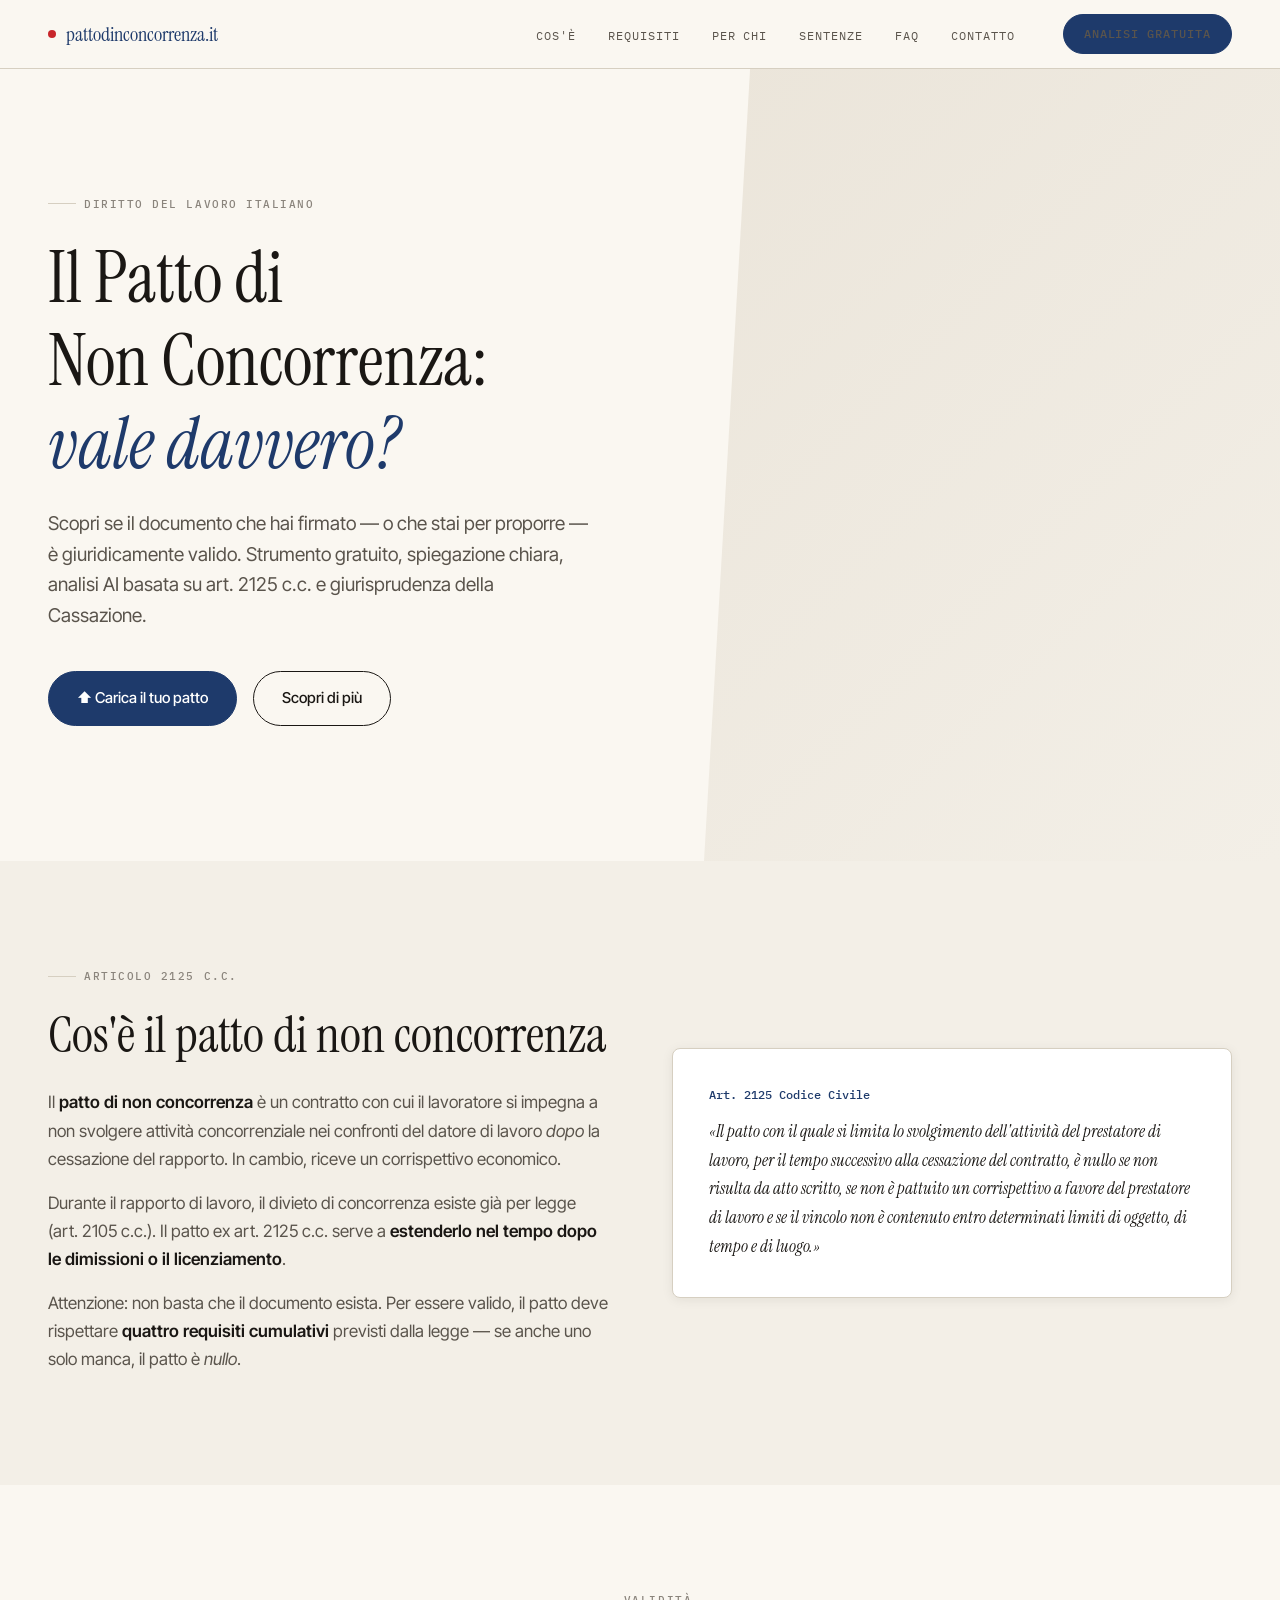
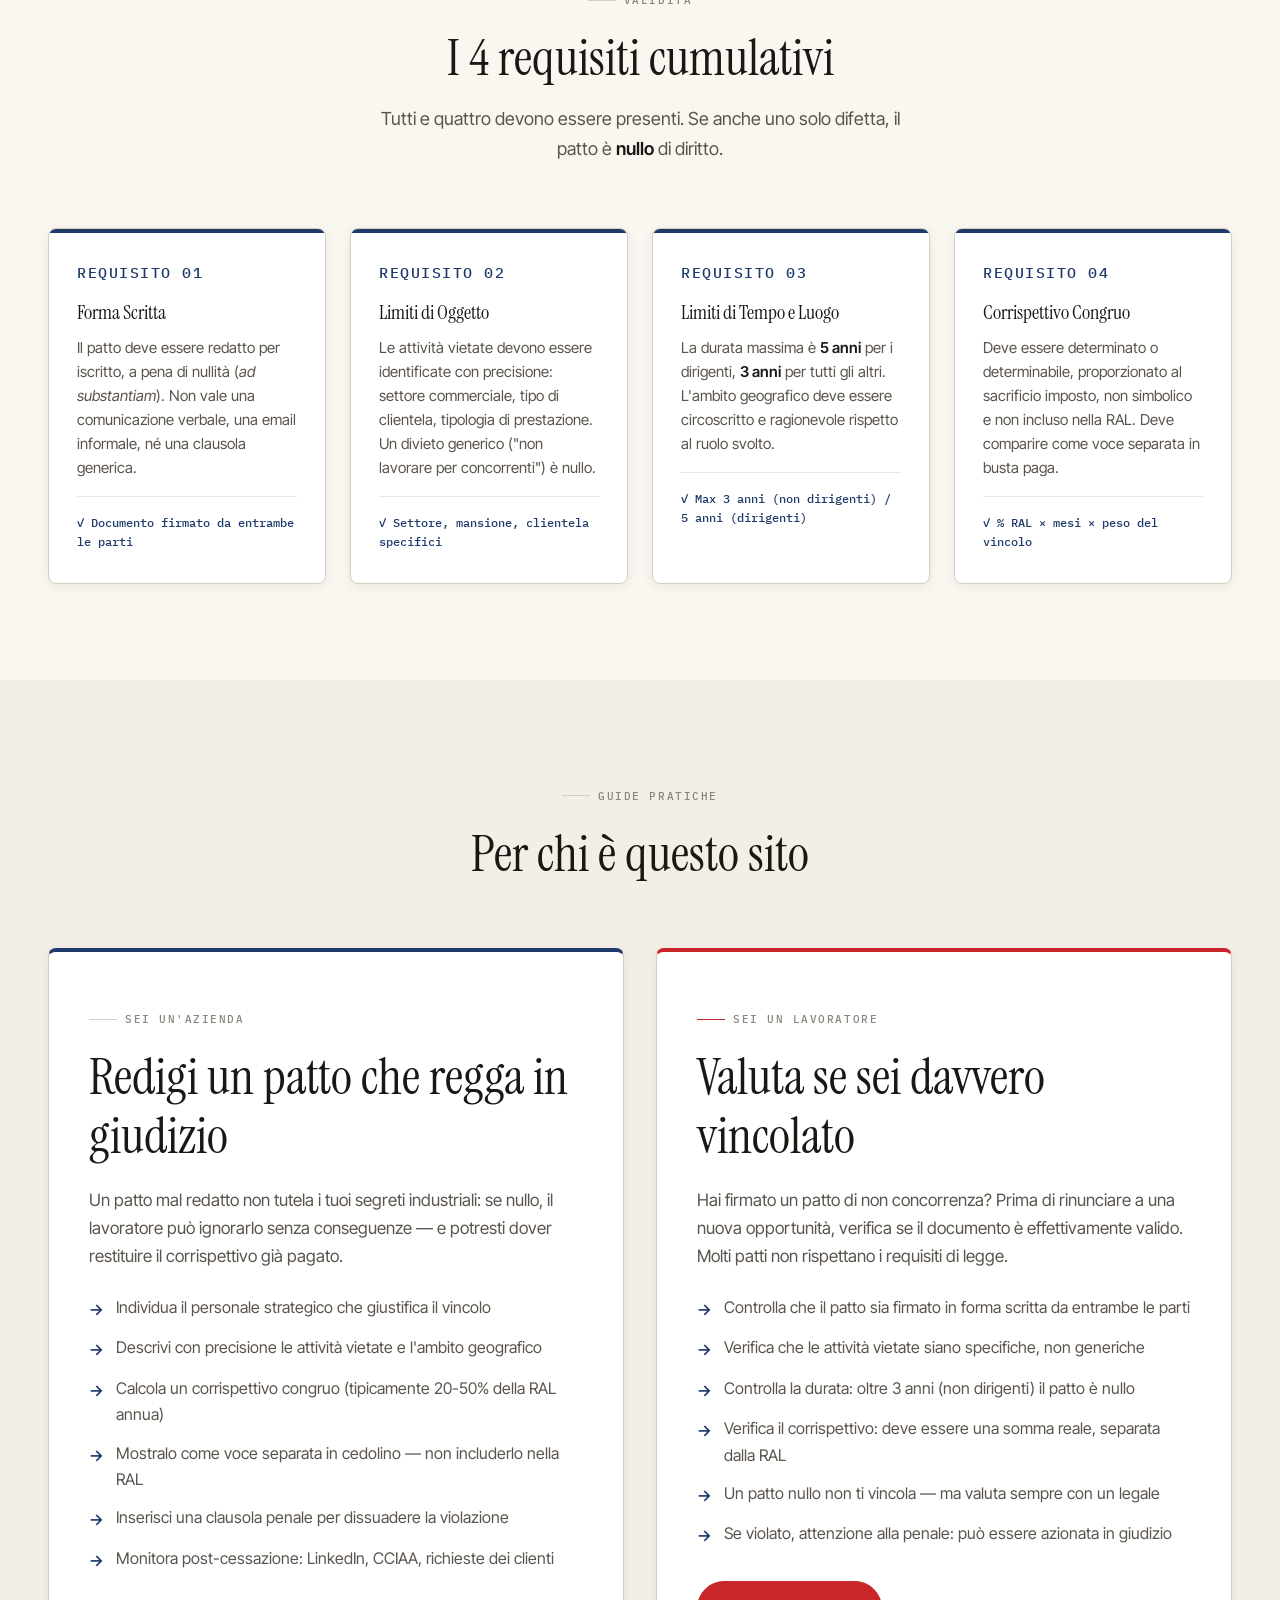
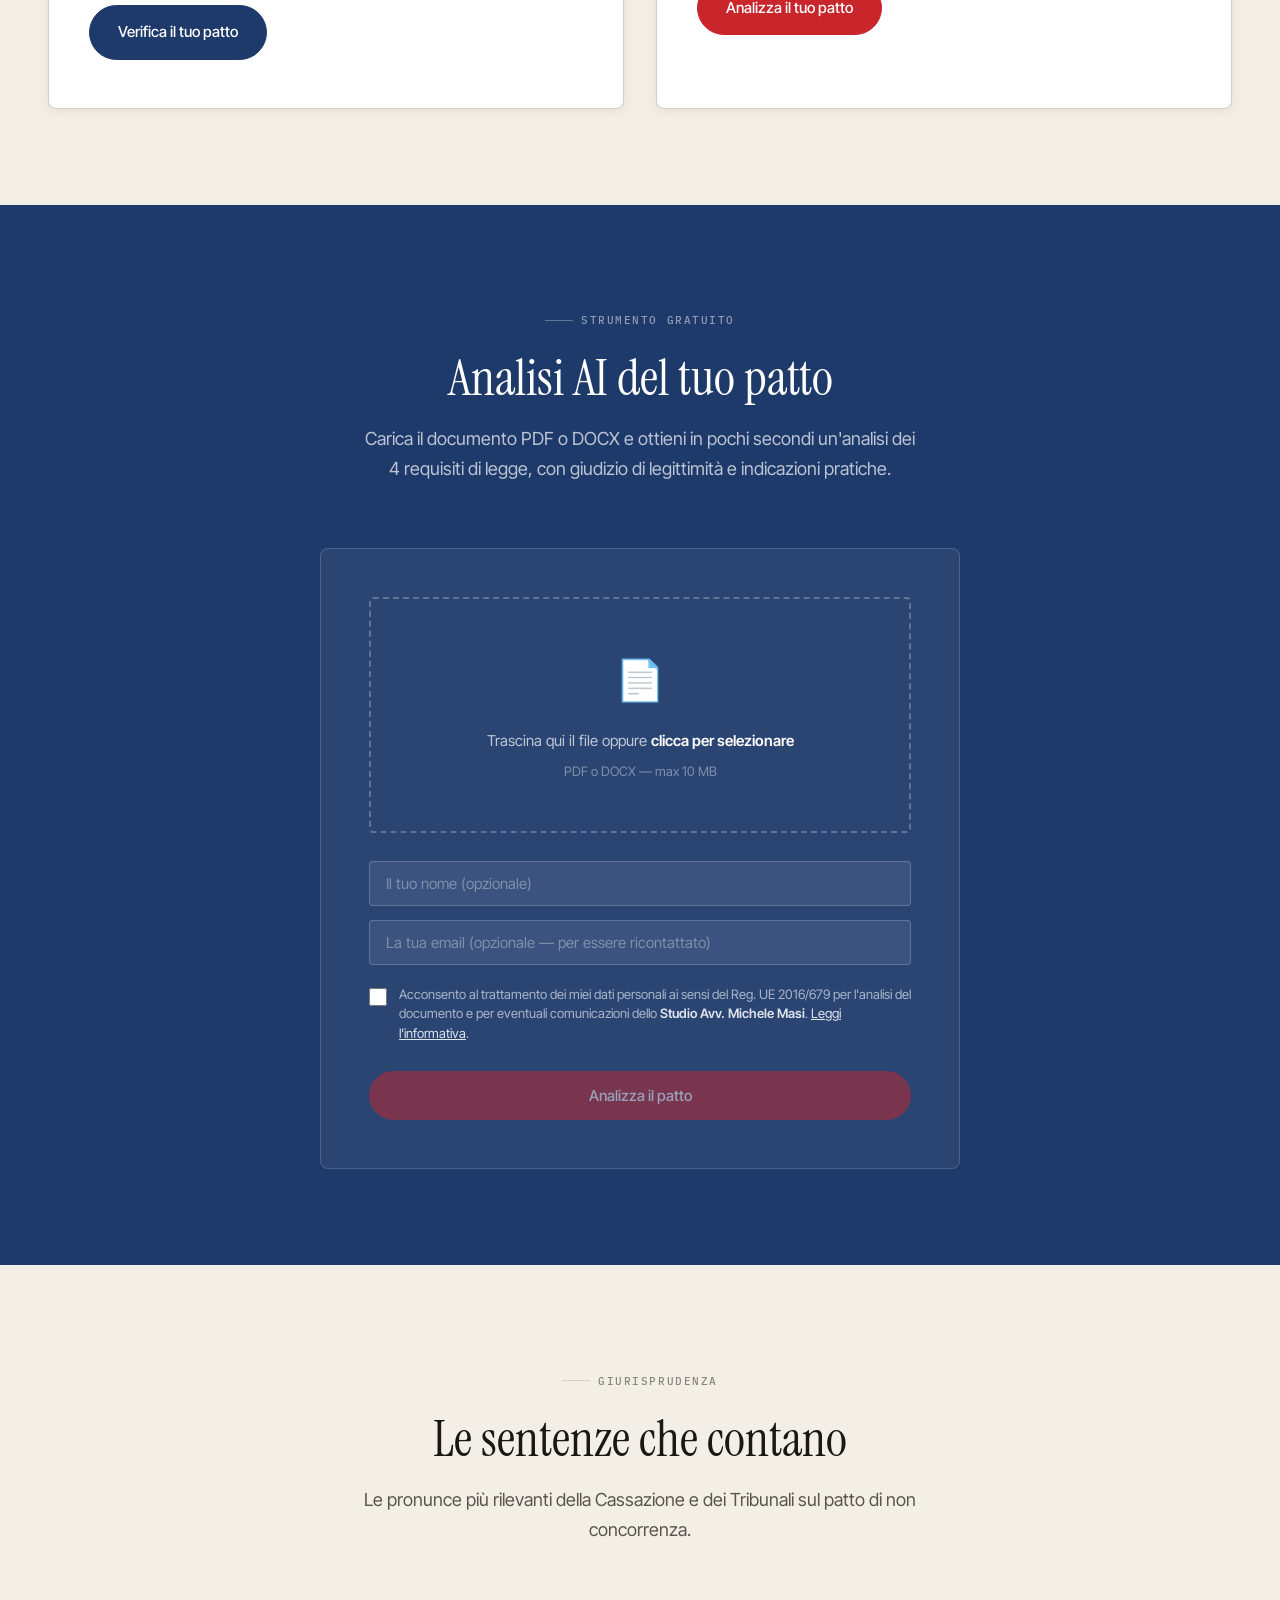
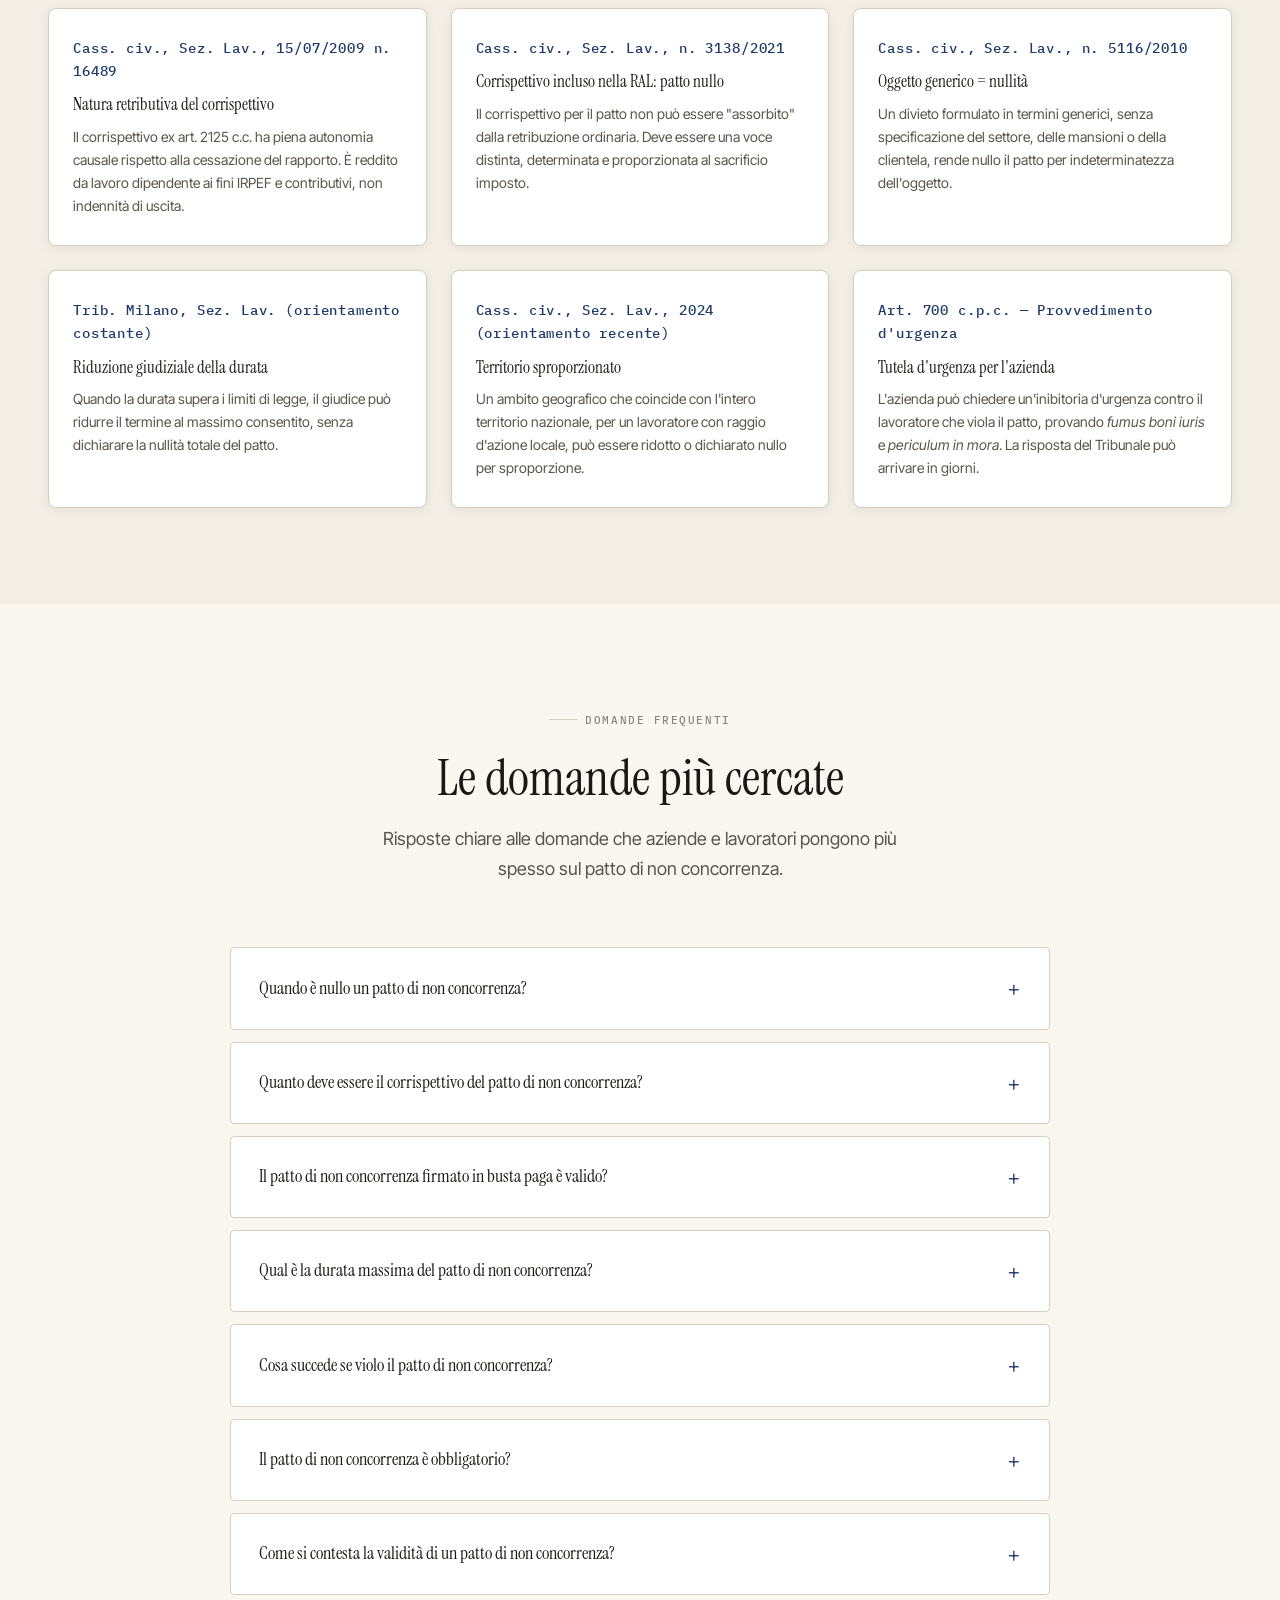
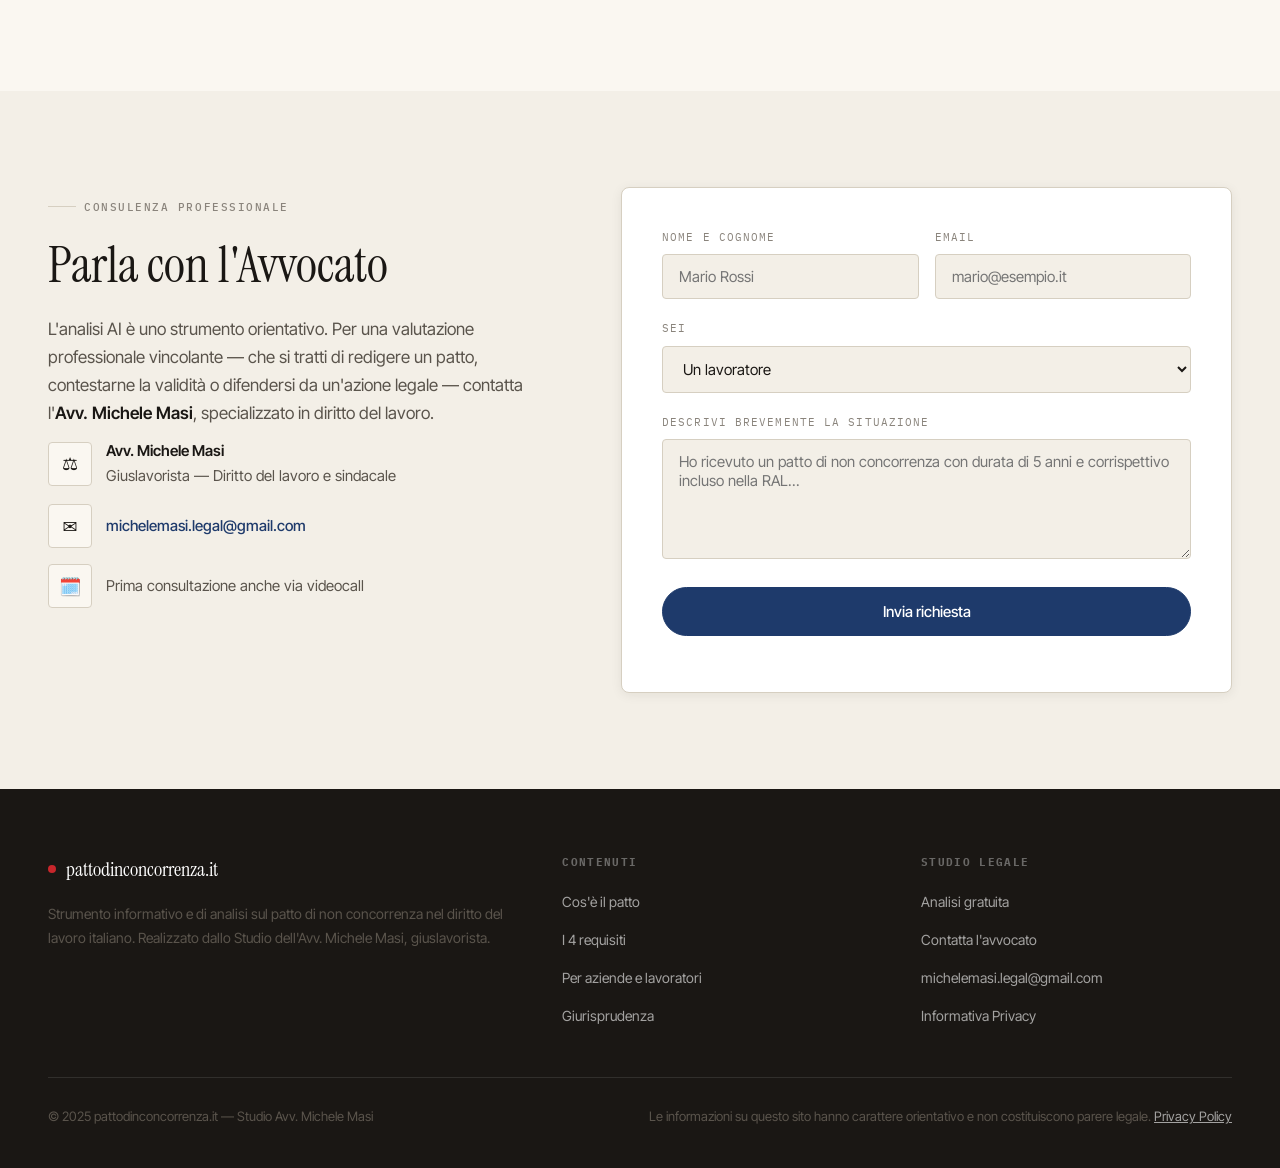
==== commit 9c0ea932: "SEO: structured data JSON-LD, FAQ section, sitemap.xml, robots.txt, improved meta tags" ====
--- a/frontend/index.html
+++ b/frontend/index.html
@@ -3,10 +3,153 @@
 <head>
   <meta charset="UTF-8">
   <meta name="viewport" content="width=device-width, initial-scale=1.0">
-  <title>Patto di Non Concorrenza — Analisi, Validità, Tutele</title>
-  <meta name="description" content="Il patto di non concorrenza è valido? Scopri i requisiti di legge, carica il tuo documento e ottieni un'analisi AI gratuita. Per aziende e lavoratori. Studio Avv. Michele Masi.">
-  <meta property="og:title" content="Patto di Non Concorrenza — pattodinconcorrenza.it">
-  <meta property="og:description" content="Analisi gratuita della validità del tuo patto di non concorrenza. Art. 2125 c.c. spiegato chiaramente.">
+  <title>Patto di Non Concorrenza — Validità, Requisiti e Analisi Gratuita | Avv. Michele Masi</title>
+  <meta name="description" content="Il tuo patto di non concorrenza è valido? Scopri i 4 requisiti dell'art. 2125 c.c., analizza gratis il documento con l'AI e consulta l'Avv. Michele Masi, giuslavorista.">
+  <meta name="keywords" content="patto di non concorrenza, art 2125 cc, validità patto non concorrenza, patto non concorrenza nullo, corrispettivo patto non concorrenza, avvocato giuslavorista, diritto del lavoro">
+  <meta name="robots" content="index, follow">
+  <meta name="author" content="Avv. Michele Masi">
+  <link rel="canonical" href="https://www.pattodinonconcorrenza.it/">
+
+  <!-- Open Graph -->
+  <meta property="og:type" content="website">
+  <meta property="og:url" content="https://www.pattodinonconcorrenza.it/">
+  <meta property="og:title" content="Patto di Non Concorrenza — Validità e Analisi Gratuita">
+  <meta property="og:description" content="Il patto di non concorrenza è valido? Analisi AI gratuita dei 4 requisiti art. 2125 c.c. Per aziende e lavoratori. Studio Avv. Michele Masi.">
+  <meta property="og:site_name" content="pattodinconcorrenza.it">
+  <meta property="og:locale" content="it_IT">
+
+  <!-- Twitter Card -->
+  <meta name="twitter:card" content="summary">
+  <meta name="twitter:title" content="Patto di Non Concorrenza — Analisi Gratuita">
+  <meta name="twitter:description" content="Verifica gratis la validità del tuo patto di non concorrenza. Art. 2125 c.c. spiegato chiaramente.">
+
+  <!-- Schema.org: LegalService -->
+  <script type="application/ld+json">
+  {
+    "@context": "https://schema.org",
+    "@type": "LegalService",
+    "name": "Studio Avv. Michele Masi — Patto di Non Concorrenza",
+    "description": "Specializzato in patti di non concorrenza ex art. 2125 c.c. Analisi gratuita della validità del documento per aziende e lavoratori italiani.",
+    "url": "https://www.pattodinonconcorrenza.it",
+    "email": "michelemasi.legal@gmail.com",
+    "founder": {
+      "@type": "Person",
+      "name": "Michele Masi",
+      "jobTitle": "Avvocato Giuslavorista",
+      "email": "michelemasi.legal@gmail.com"
+    },
+    "areaServed": {
+      "@type": "Country",
+      "name": "Italy"
+    },
+    "serviceType": "Diritto del Lavoro",
+    "knowsAbout": [
+      "Patto di non concorrenza",
+      "Articolo 2125 Codice Civile",
+      "Diritto del lavoro italiano",
+      "Validità clausole contrattuali"
+    ],
+    "hasOfferCatalog": {
+      "@type": "OfferCatalog",
+      "name": "Servizi",
+      "itemListElement": [
+        {
+          "@type": "Offer",
+          "name": "Analisi AI gratuita del patto di non concorrenza",
+          "price": "0",
+          "priceCurrency": "EUR"
+        },
+        {
+          "@type": "Offer",
+          "name": "Consulenza professionale sul patto di non concorrenza"
+        }
+      ]
+    }
+  }
+  </script>
+
+  <!-- Schema.org: FAQPage (mostra le FAQ direttamente su Google) -->
+  <script type="application/ld+json">
+  {
+    "@context": "https://schema.org",
+    "@type": "FAQPage",
+    "mainEntity": [
+      {
+        "@type": "Question",
+        "name": "Quando è nullo un patto di non concorrenza?",
+        "acceptedAnswer": {
+          "@type": "Answer",
+          "text": "Il patto di non concorrenza è nullo se manca anche uno solo dei 4 requisiti cumulativi previsti dall'art. 2125 c.c.: forma scritta, determinazione dell'oggetto, limiti di durata e territorio, corrispettivo adeguato e separato dalla retribuzione."
+        }
+      },
+      {
+        "@type": "Question",
+        "name": "Quanto deve essere il corrispettivo del patto di non concorrenza?",
+        "acceptedAnswer": {
+          "@type": "Answer",
+          "text": "Non esiste una percentuale fissa per legge, ma la giurisprudenza ritiene congruo un importo tra il 15% e il 35% della RAL annua, proporzionato alla durata del vincolo, all'ampiezza geografica e al sacrificio imposto al lavoratore. Un corrispettivo simbolico o incluso nella RAL rende il patto nullo."
+        }
+      },
+      {
+        "@type": "Question",
+        "name": "Il patto di non concorrenza è obbligatorio?",
+        "acceptedAnswer": {
+          "@type": "Answer",
+          "text": "No, il patto di non concorrenza non è obbligatorio: deve essere accettato volontariamente dal lavoratore. Tuttavia, il rifiuto di firmare può avere conseguenze sul rapporto di lavoro. Se firmato in condizioni di pressione indebita, la validità del consenso può essere contestata."
+        }
+      },
+      {
+        "@type": "Question",
+        "name": "Cosa succede se violo il patto di non concorrenza?",
+        "acceptedAnswer": {
+          "@type": "Answer",
+          "text": "Se il patto è valido e viene violato, l'azienda può agire in giudizio per ottenere il risarcimento del danno, applicare la penale contrattuale e richiedere un provvedimento cautelare d'urgenza (art. 700 c.p.c.) per inibirne l'attività concorrenziale. Se il patto è nullo, nessuna conseguenza."
+        }
+      },
+      {
+        "@type": "Question",
+        "name": "Qual è la durata massima del patto di non concorrenza?",
+        "acceptedAnswer": {
+          "@type": "Answer",
+          "text": "Ai sensi dell'art. 2125 c.c., la durata massima è di 3 anni per i lavoratori non dirigenti e di 5 anni per i dirigenti. Un patto con durata superiore non è automaticamente nullo: il giudice può ridurlo al limite di legge (nullità parziale)."
+        }
+      },
+      {
+        "@type": "Question",
+        "name": "Il patto di non concorrenza firmato in busta paga è valido?",
+        "acceptedAnswer": {
+          "@type": "Answer",
+          "text": "No. Il corrispettivo del patto di non concorrenza deve essere una voce distinta e separata dalla retribuzione ordinaria. Se è 'inglobato' nella RAL senza indicazione separata, il patto è nullo per mancanza di corrispettivo determinato, secondo costante giurisprudenza della Cassazione (Cass. n. 3138/2021)."
+        }
+      },
+      {
+        "@type": "Question",
+        "name": "Come si contesta la validità di un patto di non concorrenza?",
+        "acceptedAnswer": {
+          "@type": "Answer",
+          "text": "Il lavoratore può contestare il patto stragiudizialmente con una diffida all'azienda, oppure promuovere un giudizio davanti al Tribunale del lavoro per far dichiarare la nullità. È consigliabile un'analisi preventiva dei 4 requisiti di legge con un avvocato giuslavorista."
+        }
+      }
+    ]
+  }
+  </script>
+
+  <!-- Schema.org: WebSite -->
+  <script type="application/ld+json">
+  {
+    "@context": "https://schema.org",
+    "@type": "WebSite",
+    "name": "pattodinconcorrenza.it",
+    "url": "https://www.pattodinonconcorrenza.it",
+    "description": "Guida al patto di non concorrenza in Italia: art. 2125 c.c., requisiti di validità, analisi AI gratuita, consulenza con l'Avv. Michele Masi.",
+    "inLanguage": "it-IT",
+    "publisher": {
+      "@type": "Person",
+      "name": "Michele Masi"
+    }
+  }
+  </script>
+
   <link rel="stylesheet" href="style.css">
   <link rel="icon" href="data:image/svg+xml,<svg xmlns='http://www.w3.org/2000/svg' viewBox='0 0 32 32'><rect width='32' height='32' rx='6' fill='%231e3a6b'/><text x='50%' y='54%' dominant-baseline='middle' text-anchor='middle' font-size='18' fill='white'>⚖</text></svg>">
 </head>
@@ -24,6 +167,7 @@
       <li><a href="#requisiti">Requisiti</a></li>
       <li><a href="#aziende-lavoratori">Per chi</a></li>
       <li><a href="#giurisprudenza">Sentenze</a></li>
+      <li><a href="#faq">FAQ</a></li>
       <li><a href="#contatto">Contatto</a></li>
       <li class="nav-cta"><a href="#analisi" class="btn btn-primary btn-sm">Analisi Gratuita</a></li>
     </ul>
@@ -227,6 +371,47 @@
         <h3>Tutela d'urgenza per l'azienda</h3>
         <p>L'azienda può chiedere un'inibitoria d'urgenza contro il lavoratore che viola il patto, provando <em>fumus boni iuris</em> e <em>periculum in mora</em>. La risposta del Tribunale può arrivare in giorni.</p>
       </div>
+    </div>
+  </div>
+</section>
+
+<!-- ── FAQ ── -->
+<section id="faq">
+  <div class="container">
+    <div class="section-header">
+      <span class="label">Domande frequenti</span>
+      <h2>Le domande più cercate</h2>
+      <p>Risposte chiare alle domande che aziende e lavoratori pongono più spesso sul patto di non concorrenza.</p>
+    </div>
+    <div class="faq-list">
+      <details class="faq-item">
+        <summary>Quando è nullo un patto di non concorrenza?</summary>
+        <p>Il patto è nullo se manca anche uno solo dei 4 requisiti cumulativi dell'art. 2125 c.c.: <strong>forma scritta</strong>, <strong>determinazione dell'oggetto</strong>, <strong>limiti di durata e territorio</strong>, <strong>corrispettivo adeguato e separato</strong> dalla retribuzione. La nullità è rilevabile anche d'ufficio dal giudice.</p>
+      </details>
+      <details class="faq-item">
+        <summary>Quanto deve essere il corrispettivo del patto di non concorrenza?</summary>
+        <p>Non esiste una percentuale fissa per legge. La giurisprudenza considera congruo un importo tra il <strong>15% e il 35% della RAL annua</strong>, proporzionato alla durata, all'ambito geografico e al sacrificio imposto. Un corrispettivo simbolico o incluso nella RAL rende il patto nullo.</p>
+      </details>
+      <details class="faq-item">
+        <summary>Il patto di non concorrenza firmato in busta paga è valido?</summary>
+        <p>No. Il corrispettivo deve essere una voce <strong>distinta e separata</strong> dalla retribuzione ordinaria. Se inglobato nella RAL senza indicazione separata, il patto è nullo per mancanza di corrispettivo determinato (Cass. n. 3138/2021).</p>
+      </details>
+      <details class="faq-item">
+        <summary>Qual è la durata massima del patto di non concorrenza?</summary>
+        <p><strong>3 anni</strong> per i lavoratori non dirigenti, <strong>5 anni</strong> per i dirigenti. Un patto con durata superiore non è automaticamente totalmente nullo: il giudice può ridurlo al massimo consentito, mantenendo il resto valido.</p>
+      </details>
+      <details class="faq-item">
+        <summary>Cosa succede se violo il patto di non concorrenza?</summary>
+        <p>Se il patto è valido, l'azienda può: applicare la <strong>penale contrattuale</strong>, richiedere il <strong>risarcimento del danno</strong>, e ottenere un <strong>provvedimento d'urgenza</strong> ex art. 700 c.p.c. per inibirne l'attività. Se il patto è nullo, nessuna conseguenza.</p>
+      </details>
+      <details class="faq-item">
+        <summary>Il patto di non concorrenza è obbligatorio?</summary>
+        <p>No, deve essere <strong>accettato volontariamente</strong>. Tuttavia, il rifiuto di firmare può avere conseguenze nel rapporto di lavoro. Prima di rifiutare — o di firmare — è consigliabile una valutazione con un avvocato giuslavorista.</p>
+      </details>
+      <details class="faq-item">
+        <summary>Come si contesta la validità di un patto di non concorrenza?</summary>
+        <p>Il lavoratore può contestarlo <strong>stragiudizialmente</strong> con una diffida all'azienda, oppure promuovere un giudizio davanti al Tribunale del lavoro per far dichiarare la nullità. Prima di agire è indispensabile un'analisi dei 4 requisiti con un avvocato.</p>
+      </details>
     </div>
   </div>
 </section>
@@ -314,7 +499,7 @@
       </div>
     </div>
     <div class="footer-bottom">
-      <p>© 2025 pattodinconcorrenza.it — Studio Avv. Michele Masi — P.IVA (inserire)</p>
+      <p>© 2025 pattodinconcorrenza.it — Studio Avv. Michele Masi</p>
       <p>Le informazioni su questo sito hanno carattere orientativo e non costituiscono parere legale. <a href="#" id="footer-privacy-link2">Privacy Policy</a></p>
     </div>
   </div>
--- a/frontend/style.css
+++ b/frontend/style.css
@@ -372,6 +372,17 @@
 .footer-bottom p { font-size: 13px; }
 .footer-bottom a { color: rgba(255,255,255,.6); text-decoration: underline; }
 .footer-bottom a:hover { color: #fff; }
+
+/* ── FAQ ── */
+#faq { background: var(--bg-paper); }
+.faq-list { max-width: 820px; margin: 0 auto; display: flex; flex-direction: column; gap: 12px; }
+.faq-item { border: 1px solid var(--border); border-radius: var(--radius-sm); background: var(--white); overflow: hidden; }
+.faq-item summary { cursor: pointer; padding: 22px 28px; font-family: var(--font-serif); font-size: 18px; font-weight: 500; color: var(--text-dark); list-style: none; display: flex; justify-content: space-between; align-items: center; gap: 16px; }
+.faq-item summary::-webkit-details-marker { display: none; }
+.faq-item summary::after { content: '+'; font-family: var(--font-body); font-size: 22px; font-weight: 300; color: var(--navy); flex-shrink: 0; transition: transform .25s; }
+.faq-item[open] summary::after { transform: rotate(45deg); }
+.faq-item p { padding: 0 28px 22px; font-size: 15px; line-height: 1.75; color: var(--text-mid); margin: 0; }
+.faq-item[open] summary { color: var(--navy); }
 
 /* ── PRIVACY MODAL ── */
 .modal-overlay { display: none; position: fixed; inset: 0; background: rgba(0,0,0,.5); z-index: 200; align-items: center; justify-content: center; }
